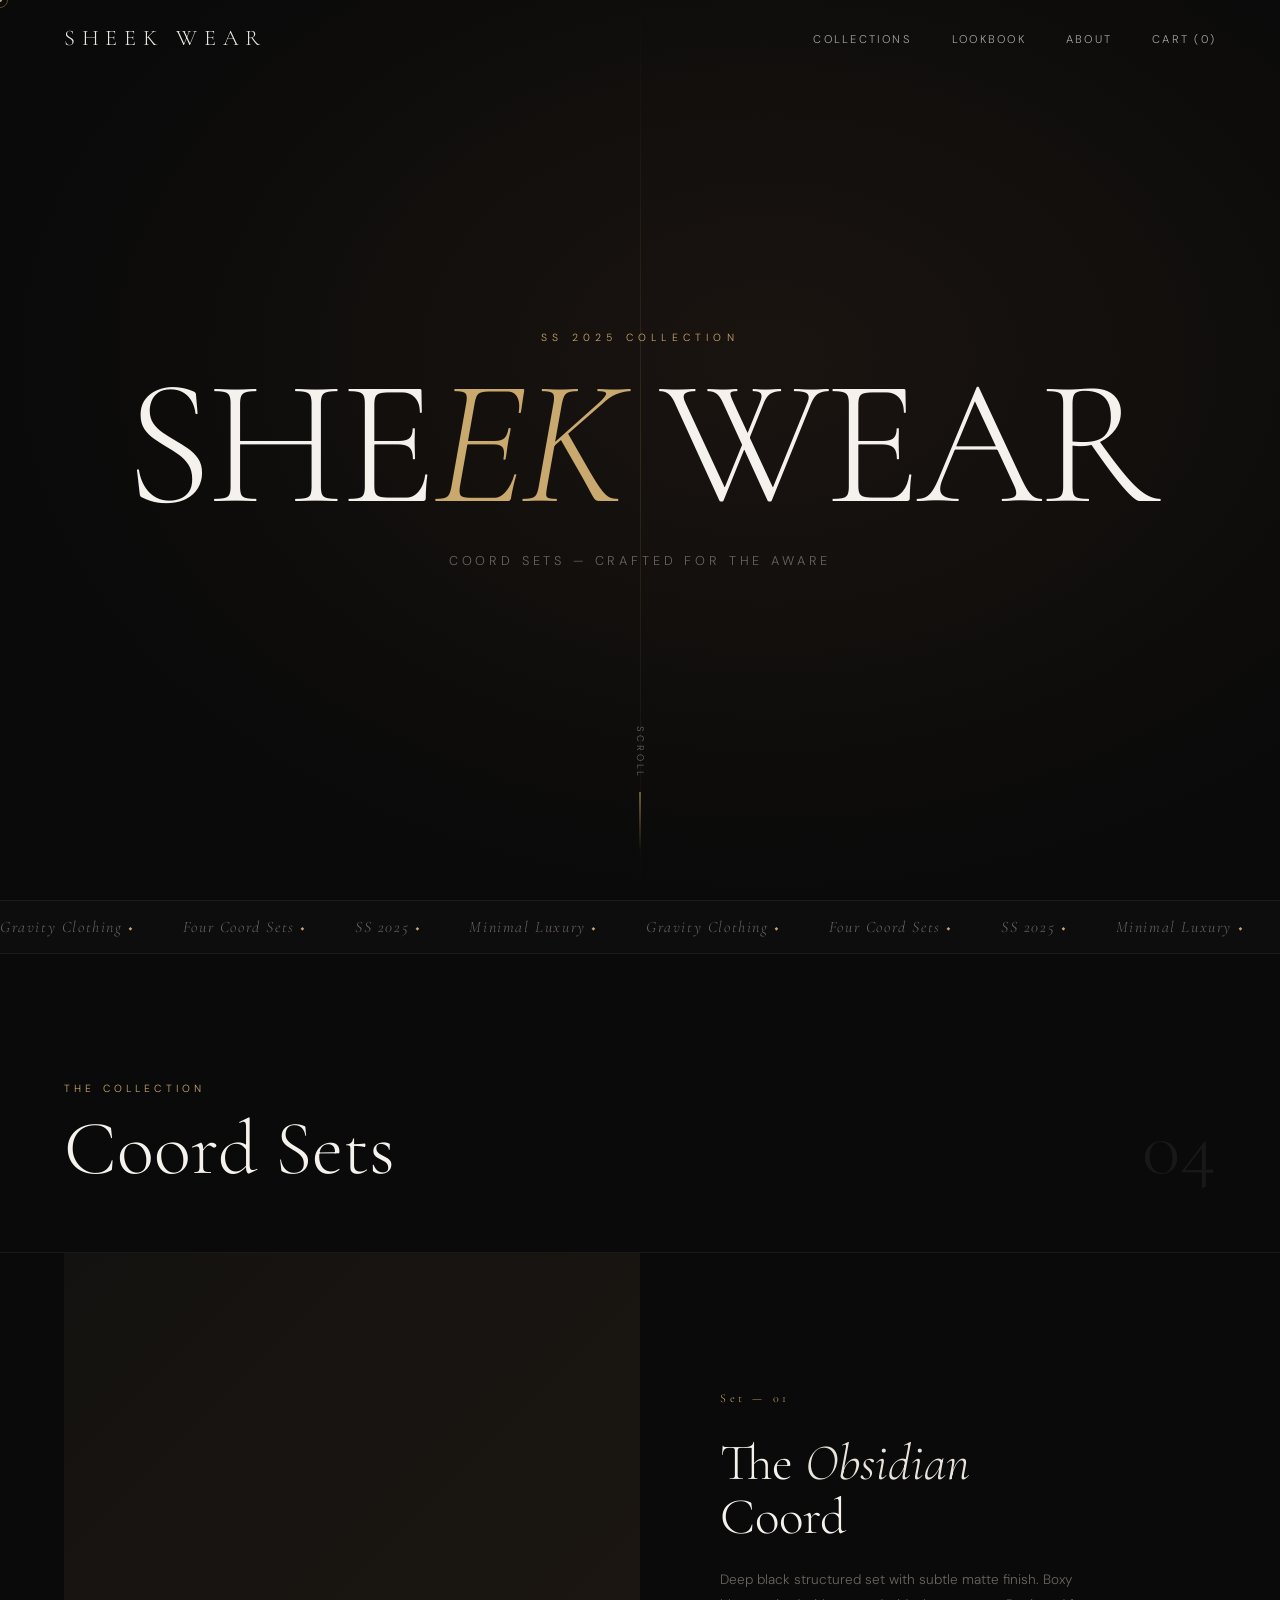
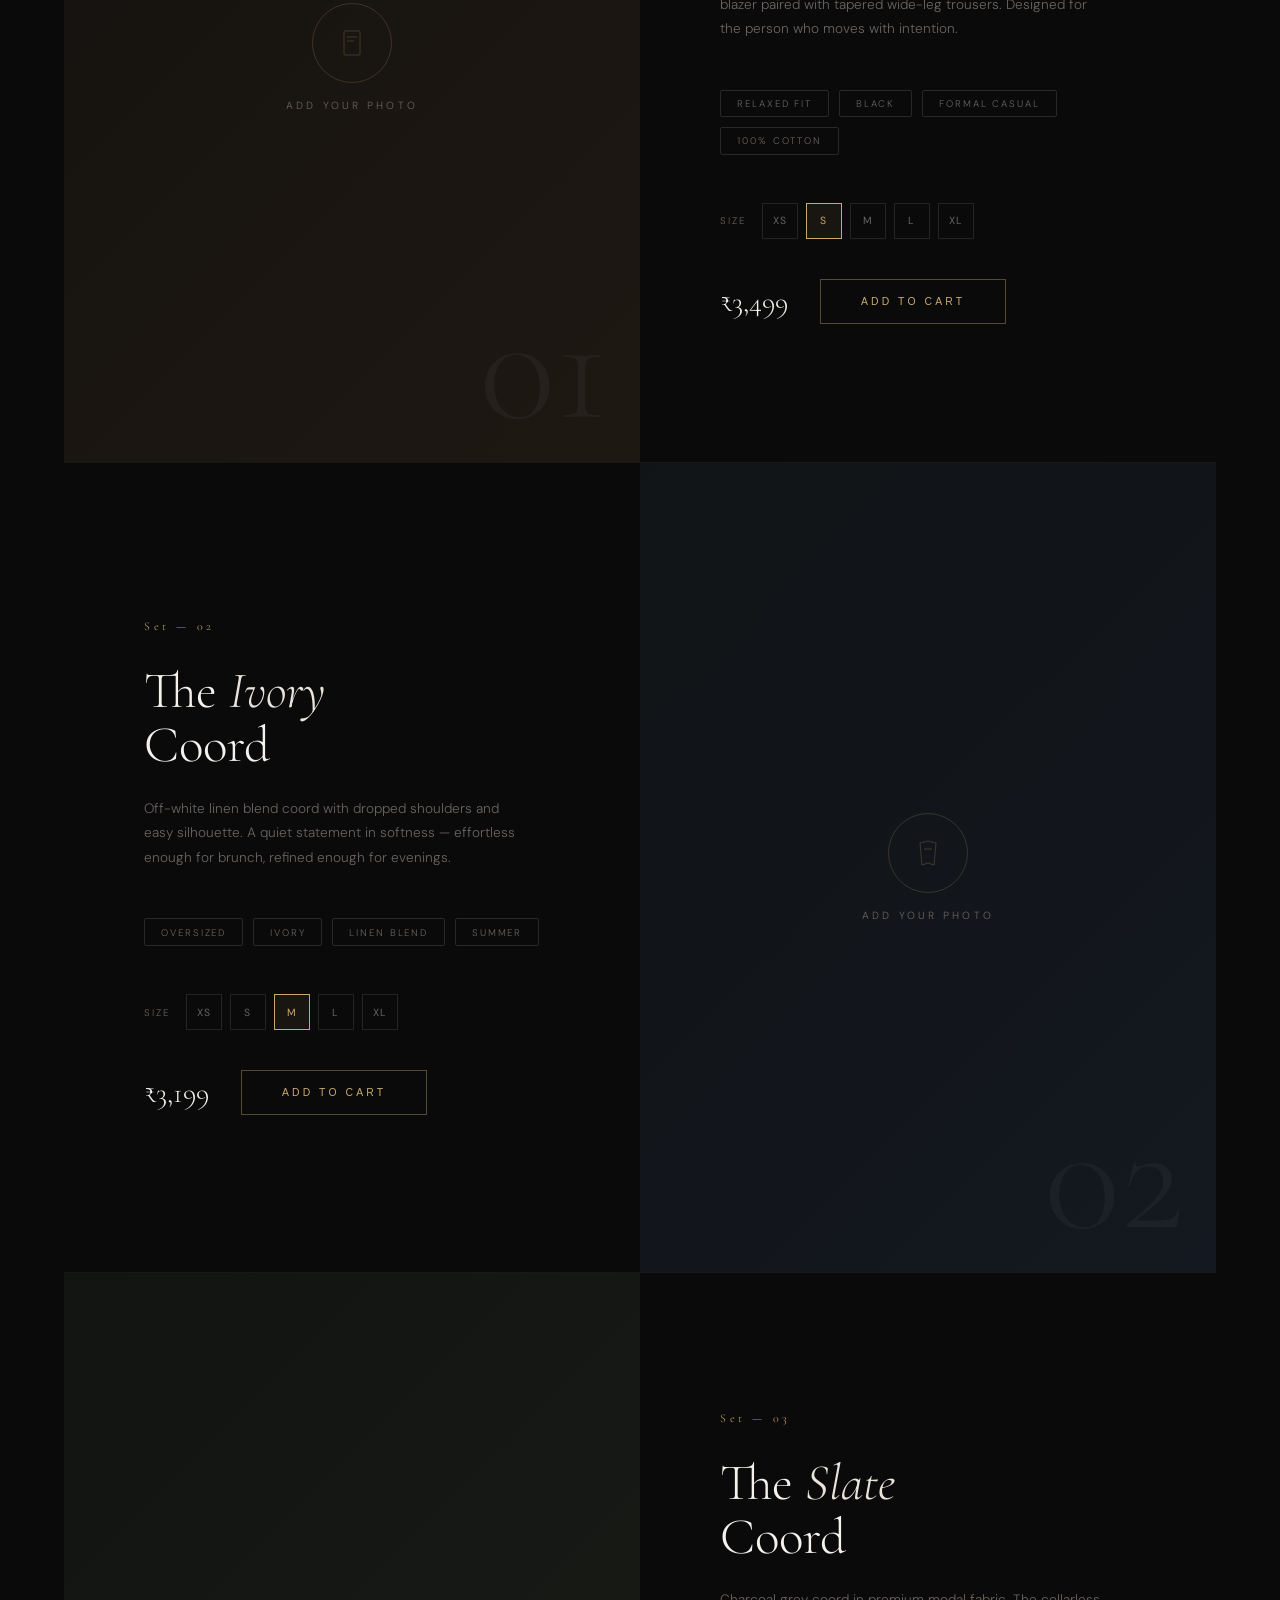
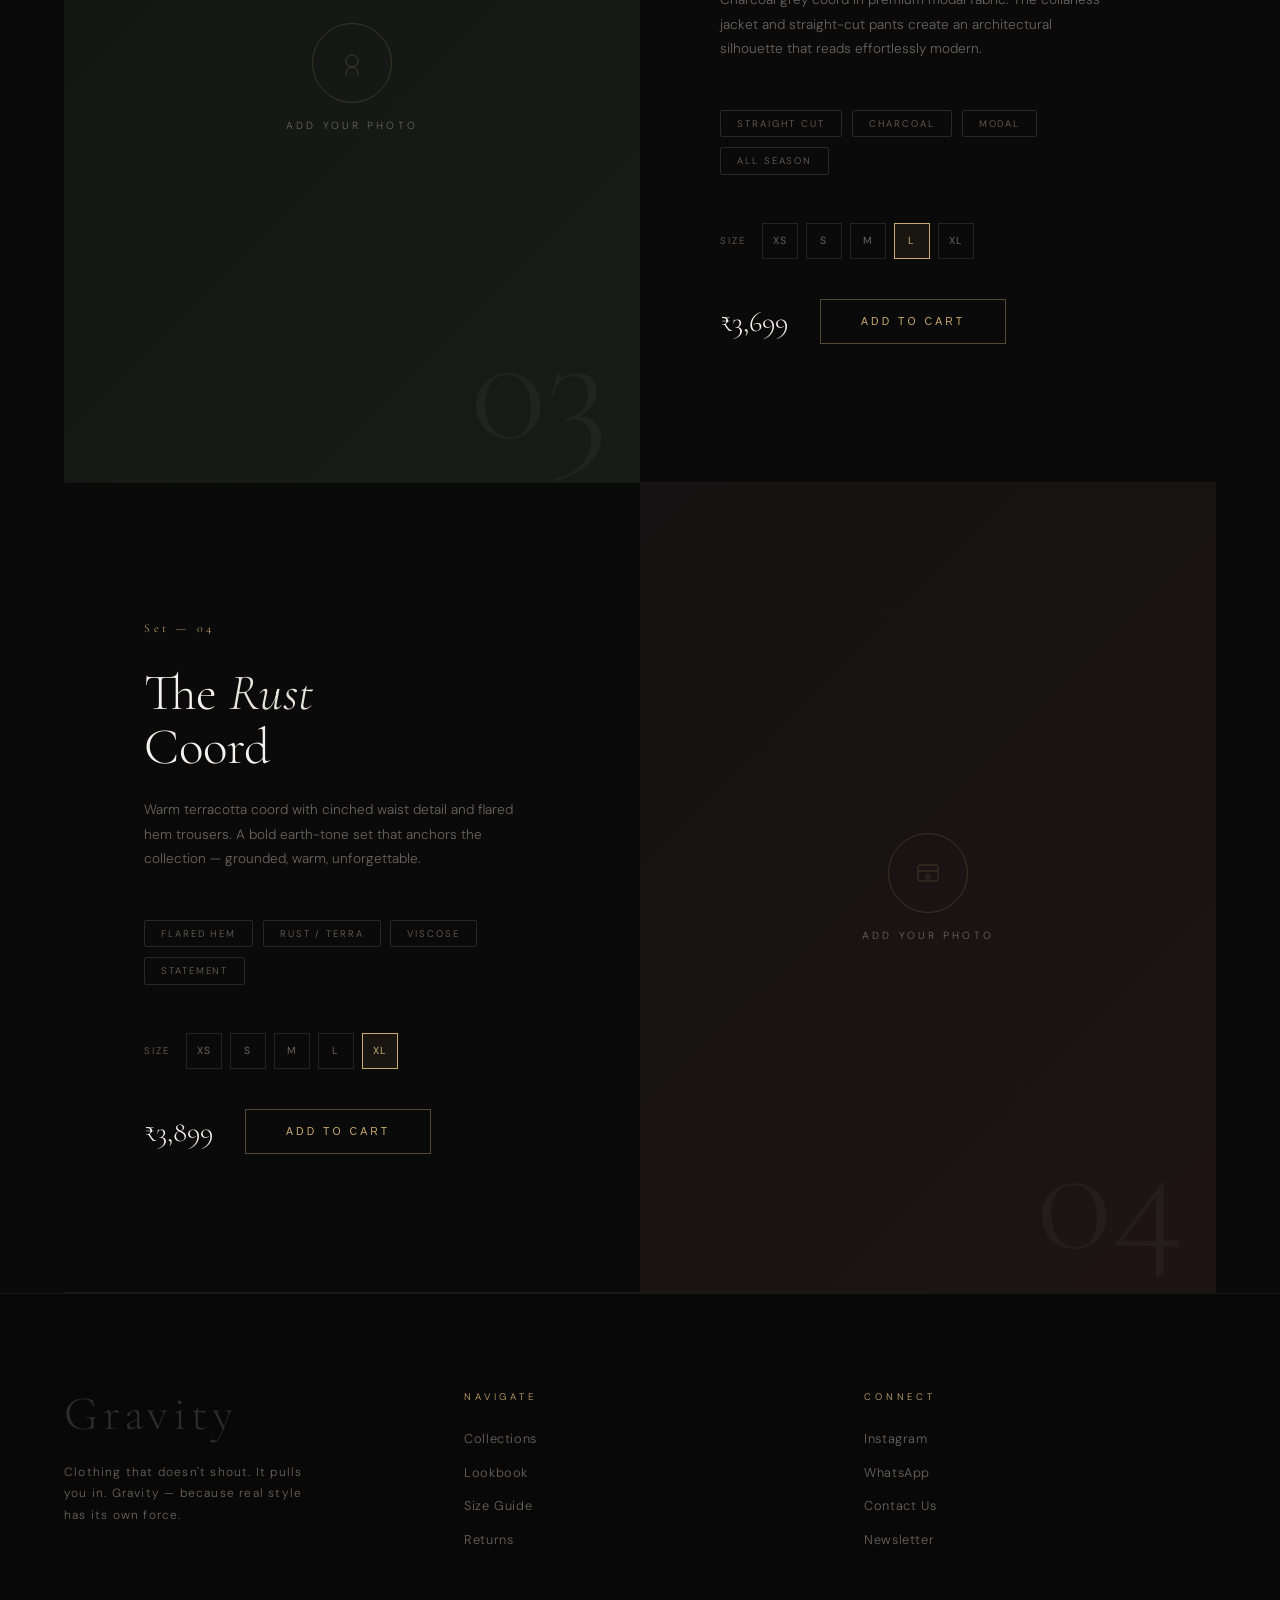
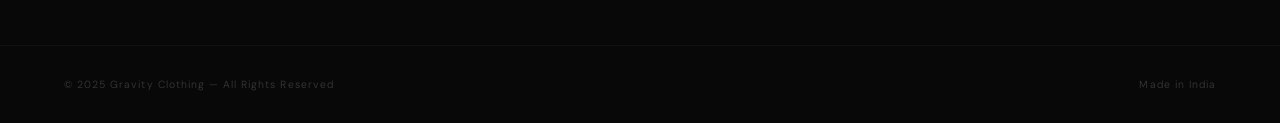
==== index.html @ 86b630d3 "message" ====
<!DOCTYPE html>
<html lang="en">
<head>
<meta charset="UTF-8">
<meta name="viewport" content="width=device-width, initial-scale=1.0">
<title>GRAVITY — Clothing</title>
<link href="https://fonts.googleapis.com/css2?family=Cormorant+Garamond:ital,wght@0,300;0,400;0,600;1,300;1,400&family=DM+Sans:wght@300;400;500&display=swap" rel="stylesheet">

<link rel="stylesheet" href="style.css">
</head>
<body>

<div class="cursor" id="cursor"></div>
<div class="cursor-ring" id="cursorRing"></div>

<!-- NAV -->
<nav>
  <a href="#" class="nav-logo">Sheek Wear</a>
  <ul class="nav-links">
    <li><a href="#collections">Collections</a></li>
    <li><a href="#">Lookbook</a></li>
    <li><a href="#">About</a></li>
    <li><a href="#">Cart (0)</a></li>
  </ul>
</nav>

<!-- HERO -->
<section class="hero">
  <div class="hero-bg"></div>
  <div class="hero-line"></div>
  <div class="hero-content">
    <p class="hero-eyebrow">SS 2025 Collection</p>
    <h1 class="hero-title">SHE<em>EK </em>WEAR</h1>
    <p class="hero-subtitle">Coord Sets — Crafted for the Aware</p>
  </div>
  <div class="hero-scroll">
    <span class="scroll-text">Scroll</span>
    <div class="scroll-line"></div>
  </div>
</section>

<!-- MARQUEE -->
<div class="marquee-section">
  <div class="marquee-track" id="marqueeTrack">
    <span class="marquee-item">Gravity Clothing <span class="marquee-dot">◆</span></span>
    <span class="marquee-item">Four Coord Sets <span class="marquee-dot">◆</span></span>
    <span class="marquee-item">SS 2025 <span class="marquee-dot">◆</span></span>
    <span class="marquee-item">Minimal Luxury <span class="marquee-dot">◆</span></span>
    <span class="marquee-item">Gravity Clothing <span class="marquee-dot">◆</span></span>
    <span class="marquee-item">Four Coord Sets <span class="marquee-dot">◆</span></span>
    <span class="marquee-item">SS 2025 <span class="marquee-dot">◆</span></span>
    <span class="marquee-item">Minimal Luxury <span class="marquee-dot">◆</span></span>
    <span class="marquee-item">Gravity Clothing <span class="marquee-dot">◆</span></span>
    <span class="marquee-item">Four Coord Sets <span class="marquee-dot">◆</span></span>
  </div>
</div>

<!-- SECTION HEADER -->
<div class="section-header" id="collections">
  <div>
    <p class="section-label">The Collection</p>
    <h2 class="section-title">Coord Sets</h2>
  </div>
  <span class="section-count">04</span>
</div>

<!-- COORD SETS -->
<div class="coord-grid">

  <!-- SET 01 -->
  <div class="coord-item">
    <div class="coord-visual">
      <div class="coord-placeholder">
        <div class="placeholder-icon">
          <svg width="32" height="32" viewBox="0 0 32 32" fill="none">
            <rect x="8" y="4" width="16" height="24" rx="1" stroke="#c9a96e" stroke-width="0.8"/>
            <line x1="11" y1="10" x2="21" y2="10" stroke="#c9a96e" stroke-width="0.8"/>
            <line x1="11" y1="14" x2="18" y2="14" stroke="#c9a96e" stroke-width="0.8"/>
          </svg>
        </div>
        <span class="placeholder-text">Add Your Photo</span>
        <span class="placeholder-number">01</span>
      </div>
    </div>
    <div class="coord-info">
      <span class="coord-number">Set — 01</span>
      <h3 class="coord-name">The <em>Obsidian</em><br>Coord</h3>
      <p class="coord-desc">Deep black structured set with subtle matte finish. Boxy blazer paired with tapered wide-leg trousers. Designed for the person who moves with intention.</p>
      <div class="coord-tags">
        <span class="tag">Relaxed Fit</span>
        <span class="tag">Black</span>
        <span class="tag">Formal Casual</span>
        <span class="tag">100% Cotton</span>
      </div>
      <div class="size-row">
        <span class="size-label">Size</span>
        <button class="size-btn" onclick="selectSize(this)">XS</button>
        <button class="size-btn active" onclick="selectSize(this)">S</button>
        <button class="size-btn" onclick="selectSize(this)">M</button>
        <button class="size-btn" onclick="selectSize(this)">L</button>
        <button class="size-btn" onclick="selectSize(this)">XL</button>
      </div>
      <div class="coord-price-row">
        <span class="coord-price">₹3,499</span>
        <button class="btn-explore"><span>Add to Cart</span></button>
      </div>
    </div>
  </div>

  <!-- SET 02 -->
  <div class="coord-item">
    <div class="coord-visual">
      <div class="coord-placeholder">
        <div class="placeholder-icon">
          <svg width="32" height="32" viewBox="0 0 32 32" fill="none">
            <path d="M8 6 L16 4 L24 6 L22 28 L16 26 L10 28 Z" stroke="#c9a96e" stroke-width="0.8" fill="none"/>
            <line x1="12" y1="12" x2="20" y2="12" stroke="#c9a96e" stroke-width="0.8"/>
          </svg>
        </div>
        <span class="placeholder-text">Add Your Photo</span>
        <span class="placeholder-number">02</span>
      </div>
    </div>
    <div class="coord-info">
      <span class="coord-number">Set — 02</span>
      <h3 class="coord-name">The <em>Ivory</em><br>Coord</h3>
      <p class="coord-desc">Off-white linen blend coord with dropped shoulders and easy silhouette. A quiet statement in softness — effortless enough for brunch, refined enough for evenings.</p>
      <div class="coord-tags">
        <span class="tag">Oversized</span>
        <span class="tag">Ivory</span>
        <span class="tag">Linen Blend</span>
        <span class="tag">Summer</span>
      </div>
      <div class="size-row">
        <span class="size-label">Size</span>
        <button class="size-btn" onclick="selectSize(this)">XS</button>
        <button class="size-btn" onclick="selectSize(this)">S</button>
        <button class="size-btn active" onclick="selectSize(this)">M</button>
        <button class="size-btn" onclick="selectSize(this)">L</button>
        <button class="size-btn" onclick="selectSize(this)">XL</button>
      </div>
      <div class="coord-price-row">
        <span class="coord-price">₹3,199</span>
        <button class="btn-explore"><span>Add to Cart</span></button>
      </div>
    </div>
  </div>

  <!-- SET 03 -->
  <div class="coord-item">
    <div class="coord-visual">
      <div class="coord-placeholder">
        <div class="placeholder-icon">
          <svg width="32" height="32" viewBox="0 0 32 32" fill="none">
            <circle cx="16" cy="14" r="6" stroke="#c9a96e" stroke-width="0.8"/>
            <path d="M10 28 Q10 20 16 20 Q22 20 22 28" stroke="#c9a96e" stroke-width="0.8" fill="none"/>
          </svg>
        </div>
        <span class="placeholder-text">Add Your Photo</span>
        <span class="placeholder-number">03</span>
      </div>
    </div>
    <div class="coord-info">
      <span class="coord-number">Set — 03</span>
      <h3 class="coord-name">The <em>Slate</em><br>Coord</h3>
      <p class="coord-desc">Charcoal grey coord in premium modal fabric. The collarless jacket and straight-cut pants create an architectural silhouette that reads effortlessly modern.</p>
      <div class="coord-tags">
        <span class="tag">Straight Cut</span>
        <span class="tag">Charcoal</span>
        <span class="tag">Modal</span>
        <span class="tag">All Season</span>
      </div>
      <div class="size-row">
        <span class="size-label">Size</span>
        <button class="size-btn" onclick="selectSize(this)">XS</button>
        <button class="size-btn" onclick="selectSize(this)">S</button>
        <button class="size-btn" onclick="selectSize(this)">M</button>
        <button class="size-btn active" onclick="selectSize(this)">L</button>
        <button class="size-btn" onclick="selectSize(this)">XL</button>
      </div>
      <div class="coord-price-row">
        <span class="coord-price">₹3,699</span>
        <button class="btn-explore"><span>Add to Cart</span></button>
      </div>
    </div>
  </div>

  <!-- SET 04 -->
  <div class="coord-item">
    <div class="coord-visual">
      <div class="coord-placeholder">
        <div class="placeholder-icon">
          <svg width="32" height="32" viewBox="0 0 32 32" fill="none">
            <rect x="6" y="8" width="20" height="16" rx="2" stroke="#c9a96e" stroke-width="0.8"/>
            <path d="M6 14 L26 14" stroke="#c9a96e" stroke-width="0.8"/>
            <circle cx="16" cy="20" r="2" stroke="#c9a96e" stroke-width="0.8"/>
          </svg>
        </div>
        <span class="placeholder-text">Add Your Photo</span>
        <span class="placeholder-number">04</span>
      </div>
    </div>
    <div class="coord-info">
      <span class="coord-number">Set — 04</span>
      <h3 class="coord-name">The <em>Rust</em><br>Coord</h3>
      <p class="coord-desc">Warm terracotta coord with cinched waist detail and flared hem trousers. A bold earth-tone set that anchors the collection — grounded, warm, unforgettable.</p>
      <div class="coord-tags">
        <span class="tag">Flared Hem</span>
        <span class="tag">Rust / Terra</span>
        <span class="tag">Viscose</span>
        <span class="tag">Statement</span>
      </div>
      <div class="size-row">
        <span class="size-label">Size</span>
        <button class="size-btn" onclick="selectSize(this)">XS</button>
        <button class="size-btn" onclick="selectSize(this)">S</button>
        <button class="size-btn" onclick="selectSize(this)">M</button>
        <button class="size-btn" onclick="selectSize(this)">L</button>
        <button class="size-btn active" onclick="selectSize(this)">XL</button>
      </div>
      <div class="coord-price-row">
        <span class="coord-price">₹3,899</span>
        <button class="btn-explore"><span>Add to Cart</span></button>
      </div>
    </div>
  </div>

</div>

<!-- FOOTER -->
<footer>
  <div>
    <p class="footer-brand">Gravity</p>
    <p class="footer-tagline">Clothing that doesn't shout. It pulls you in. Gravity — because real style has its own force.</p>
  </div>
  <div>
    <p class="footer-heading">Navigate</p>
    <ul class="footer-links">
      <li><a href="#">Collections</a></li>
      <li><a href="#">Lookbook</a></li>
      <li><a href="#">Size Guide</a></li>
      <li><a href="#">Returns</a></li>
    </ul>
  </div>
  <div>
    <p class="footer-heading">Connect</p>
    <ul class="footer-links">
      <li><a href="#">Instagram</a></li>
      <li><a href="#">WhatsApp</a></li>
      <li><a href="#">Contact Us</a></li>
      <li><a href="#">Newsletter</a></li>
    </ul>
  </div>
</footer>
<div class="footer-bottom">
  <p>© 2025 Gravity Clothing — All Rights Reserved</p>
  <p>Made in India</p>
</div>

<script>
  // Custom cursor
  const cursor = document.getElementById('cursor');
  const ring = document.getElementById('cursorRing');
  let mx = 0, my = 0, rx = 0, ry = 0;
  document.addEventListener('mousemove', e => {
    mx = e.clientX; my = e.clientY;
    cursor.style.left = mx + 'px';
    cursor.style.top = my + 'px';
  });
  function animateRing() {
    rx += (mx - rx) * 0.12;
    ry += (my - ry) * 0.12;
    ring.style.left = rx + 'px';
    ring.style.top = ry + 'px';
    requestAnimationFrame(animateRing);
  }
  animateRing();
  document.querySelectorAll('button, a, .coord-item').forEach(el => {
    el.addEventListener('mouseenter', () => cursor.classList.add('hover'));
    el.addEventListener('mouseleave', () => cursor.classList.remove('hover'));
  });

  // Scroll reveal
  const observer = new IntersectionObserver(entries => {
    entries.forEach(e => { if (e.isIntersecting) e.target.classList.add('visible'); });
  }, { threshold: 0.12 });
  document.querySelectorAll('.coord-item').forEach(el => observer.observe(el));

  // Size selector
  function selectSize(btn) {
    const parent = btn.closest('.size-row');
    parent.querySelectorAll('.size-btn').forEach(b => b.classList.remove('active'));
    btn.classList.add('active');
  }

  // Parallax hero text on scroll
  window.addEventListener('scroll', () => {
    const scrolled = window.scrollY;
    const heroContent = document.querySelector('.hero-content');
    if (heroContent) {
      heroContent.style.transform = `translateY(${scrolled * 0.35}px)`;
      heroContent.style.opacity = 1 - scrolled / 600;
    }
  });
</script>
</body>
</html>
---- style.css ----
*, *::before, *::after { margin: 0; padding: 0; box-sizing: border-box; }

:root {
  --black: #0a0a0a;
  --white: #f5f2ed;
  --cream: #e8e3db;
  --gold: #c9a96e;
  --muted: #6b6460;
  --serif: 'Cormorant Garamond', serif;
  --sans: 'DM Sans', sans-serif;
}

html { scroll-behavior: smooth; }

body {
  background: var(--black);
  color: var(--white);
  font-family: var(--sans);
  font-weight: 300;
  overflow-x: hidden;
  cursor: none;
}

/* Custom Cursor */
.cursor {
  position: fixed;
  width: 4px;
  height: 4px;
  background: var(--gold);
  border-radius: 50%;
  pointer-events: none;
  z-index: 9999;
  transition: transform 0.15s ease;
  transform: translate(-50%, -50%);
}
.cursor-ring {
  position: fixed;
  width: 16px;
  height: 16px;
  border: 1px solid rgba(201, 169, 110, 0.4);
  border-radius: 50%;
  pointer-events: none;
  z-index: 9998;
  transform: translate(-50%, -50%);
  transition: all 0.35s cubic-bezier(0.25, 0.46, 0.45, 0.94);
}
.cursor.hover { transform: translate(-50%, -50%) scale(3); background: transparent; border: 1px solid var(--gold); }

/* NAV */
nav {
  position: fixed;
  top: 0; left: 0; right: 0;
  z-index: 100;
  display: flex;
  align-items: center;
  justify-content: space-between;
  padding: 1.5rem 4rem;
  mix-blend-mode: difference;
}
.nav-logo {
  font-family: var(--serif);
  font-size: 1.4rem;
  font-weight: 300;
  letter-spacing: 0.3em;
  color: var(--white);
  text-decoration: none;
  text-transform: uppercase;
}
.nav-links {
  display: flex;
  gap: 2.5rem;
  list-style: none;
}
.nav-links a {
  font-size: 0.7rem;
  letter-spacing: 0.2em;
  color: var(--white);
  text-decoration: none;
  text-transform: uppercase;
  opacity: 0.7;
  transition: opacity 0.3s;
}
.nav-links a:hover { opacity: 1; }

/* HERO */
.hero {
  height: 100vh;
  display: flex;
  flex-direction: column;
  align-items: center;
  justify-content: center;
  position: relative;
  overflow: hidden;
}
.hero-bg {
  position: absolute;
  inset: 0;
  background: radial-gradient(ellipse at 60% 40%, #1a1410 0%, var(--black) 70%);
}
.hero-line {
  position: absolute;
  width: 1px;
  height: 100%;
  background: linear-gradient(to bottom, transparent, rgba(201,169,110,0.15), transparent);
  left: 50%;
}
.hero-content {
  position: relative;
  text-align: center;
  z-index: 2;
}
.hero-eyebrow {
  font-size: 0.65rem;
  letter-spacing: 0.5em;
  color: var(--gold);
  text-transform: uppercase;
  margin-bottom: 1.5rem;
  opacity: 0;
  animation: fadeUp 1s 0.3s forwards;
}
.hero-title {
  font-family: var(--serif);
  font-size: clamp(6rem, 14vw, 14rem);
  font-weight: 300;
  line-height: 0.85;
  letter-spacing: -0.02em;
  opacity: 0;
  animation: fadeUp 1.2s 0.5s forwards;
}
.hero-title em {
  font-style: italic;
  color: var(--gold);
}
.hero-subtitle {
  margin-top: 2rem;
  font-size: 0.8rem;
  letter-spacing: 0.3em;
  color: var(--muted);
  text-transform: uppercase;
  opacity: 0;
  animation: fadeUp 1s 0.8s forwards;
}
.hero-scroll {
  position: absolute;
  bottom: 3rem;
  left: 50%;
  transform: translateX(-50%);
  display: flex;
  flex-direction: column;
  align-items: center;
  gap: 0.8rem;
  opacity: 0;
  animation: fadeIn 1s 1.5s forwards;
}
.scroll-text {
  font-size: 0.6rem;
  letter-spacing: 0.3em;
  color: var(--muted);
  text-transform: uppercase;
  writing-mode: vertical-rl;
}
.scroll-line {
  width: 1px;
  height: 60px;
  background: linear-gradient(to bottom, var(--gold), transparent);
  animation: scrollPulse 2s infinite;
}

/* MARQUEE */
.marquee-section {
  border-top: 1px solid rgba(255,255,255,0.06);
  border-bottom: 1px solid rgba(255,255,255,0.06);
  overflow: hidden;
  padding: 1rem 0;
  background: #0d0d0d;
}
.marquee-track {
  display: flex;
  gap: 3rem;
  animation: marquee 20s linear infinite;
  white-space: nowrap;
}
.marquee-item {
  font-family: var(--serif);
  font-size: 1rem;
  font-style: italic;
  color: var(--muted);
  letter-spacing: 0.1em;
  flex-shrink: 0;
}
.marquee-dot {
  color: var(--gold);
  font-style: normal;
}

/* COLLECTIONS INTRO */
.section-header {
  padding: 8rem 4rem 4rem;
  display: flex;
  align-items: flex-end;
  justify-content: space-between;
  border-bottom: 1px solid rgba(255,255,255,0.06);
}
.section-label {
  font-size: 0.65rem;
  letter-spacing: 0.4em;
  color: var(--gold);
  text-transform: uppercase;
  margin-bottom: 1rem;
}
.section-title {
  font-family: var(--serif);
  font-size: clamp(3rem, 6vw, 5rem);
  font-weight: 300;
  line-height: 1;
}
.section-count {
  font-family: var(--serif);
  font-size: 5rem;
  font-weight: 300;
  color: rgba(255,255,255,0.06);
  line-height: 1;
}

/* COORD SETS — alternating layout */
.coord-grid {
  padding: 0 4rem;
}

.coord-item {
  display: grid;
  grid-template-columns: 1fr 1fr;
  min-height: 90vh;
  border-bottom: 1px solid rgba(255,255,255,0.06);
  opacity: 0;
  transform: translateY(60px);
  transition: opacity 0.9s cubic-bezier(0.16, 1, 0.3, 1), transform 0.9s cubic-bezier(0.16, 1, 0.3, 1);
}
.coord-item.visible { opacity: 1; transform: translateY(0); }
.coord-item:nth-child(even) { direction: rtl; }
.coord-item:nth-child(even) > * { direction: ltr; }

.coord-visual {
  position: relative;
  overflow: hidden;
  background: #111;
}
.coord-image {
  width: 100%;
  height: 100%;
  object-fit: cover;
  transition: transform 0.8s cubic-bezier(0.16, 1, 0.3, 1);
  filter: grayscale(20%);
}
.coord-item:hover .coord-image { transform: scale(1.04); filter: grayscale(0%); }

.coord-placeholder {
  width: 100%;
  height: 100%;
  min-height: 600px;
  display: flex;
  align-items: center;
  justify-content: center;
  flex-direction: column;
  gap: 1rem;
  position: relative;
}
.placeholder-number {
  font-family: var(--serif);
  font-size: 10rem;
  font-weight: 300;
  color: rgba(255,255,255,0.04);
  position: absolute;
  bottom: 1rem;
  right: 2rem;
  line-height: 1;
}
.placeholder-icon {
  width: 80px;
  height: 80px;
  border: 1px solid rgba(201,169,110,0.2);
  border-radius: 50%;
  display: flex;
  align-items: center;
  justify-content: center;
}
.placeholder-icon svg { opacity: 0.3; }
.placeholder-text {
  font-size: 0.65rem;
  letter-spacing: 0.3em;
  color: var(--muted);
  text-transform: uppercase;
}

/* Unique bg per set */
.coord-item:nth-child(1) .coord-placeholder { background: linear-gradient(135deg, #141210 0%, #1e1812 100%); }
.coord-item:nth-child(2) .coord-placeholder { background: linear-gradient(135deg, #101416 0%, #141820 100%); }
.coord-item:nth-child(3) .coord-placeholder { background: linear-gradient(135deg, #121412 0%, #181c16 100%); }
.coord-item:nth-child(4) .coord-placeholder { background: linear-gradient(135deg, #141212 0%, #1e1414 100%); }

.coord-info {
  padding: 5rem;
  display: flex;
  flex-direction: column;
  justify-content: center;
}
.coord-number {
  font-family: var(--serif);
  font-size: 0.75rem;
  color: var(--gold);
  letter-spacing: 0.3em;
  margin-bottom: 2rem;
}
.coord-name {
  font-family: var(--serif);
  font-size: clamp(2.5rem, 4vw, 4rem);
  font-weight: 300;
  line-height: 1.05;
  margin-bottom: 1.5rem;
}
.coord-name em {
  font-style: italic;
  color: var(--cream);
}
.coord-desc {
  font-size: 0.85rem;
  line-height: 1.8;
  color: var(--muted);
  max-width: 380px;
  margin-bottom: 3rem;
}
.coord-tags {
  display: flex;
  gap: 0.6rem;
  flex-wrap: wrap;
  margin-bottom: 3rem;
}
.tag {
  font-size: 0.6rem;
  letter-spacing: 0.2em;
  text-transform: uppercase;
  padding: 0.4rem 1rem;
  border: 1px solid rgba(255,255,255,0.12);
  color: var(--muted);
  border-radius: 2px;
}
.coord-price-row {
  display: flex;
  align-items: center;
  gap: 2rem;
}
.coord-price {
  font-family: var(--serif);
  font-size: 1.8rem;
  font-weight: 300;
}
.btn-explore {
  font-size: 0.65rem;
  letter-spacing: 0.3em;
  text-transform: uppercase;
  padding: 1rem 2.5rem;
  border: 1px solid rgba(201,169,110,0.4);
  color: var(--gold);
  background: transparent;
  cursor: none;
  transition: all 0.4s;
  position: relative;
  overflow: hidden;
}
.btn-explore::before {
  content: '';
  position: absolute;
  inset: 0;
  background: var(--gold);
  transform: scaleX(0);
  transform-origin: left;
  transition: transform 0.4s cubic-bezier(0.16, 1, 0.3, 1);
}
.btn-explore:hover::before { transform: scaleX(1); }
.btn-explore:hover { color: var(--black); }
.btn-explore span { position: relative; z-index: 1; }

/* SIZE SELECTOR */
.size-row {
  display: flex;
  gap: 0.5rem;
  margin-bottom: 2.5rem;
  align-items: center;
}
.size-label {
  font-size: 0.6rem;
  letter-spacing: 0.2em;
  text-transform: uppercase;
  color: var(--muted);
  margin-right: 0.5rem;
}
.size-btn {
  width: 36px;
  height: 36px;
  border: 1px solid rgba(255,255,255,0.1);
  background: transparent;
  color: var(--muted);
  font-size: 0.65rem;
  letter-spacing: 0.05em;
  cursor: none;
  transition: all 0.3s;
  font-family: var(--sans);
}
.size-btn:hover, .size-btn.active {
  border-color: var(--gold);
  color: var(--gold);
  background: rgba(201,169,110,0.08);
}

/* FOOTER */
footer {
  padding: 6rem 4rem;
  border-top: 1px solid rgba(255,255,255,0.06);
  display: grid;
  grid-template-columns: 1fr 1fr 1fr;
  gap: 3rem;
  background: #080808;
}
.footer-brand {
  font-family: var(--serif);
  font-size: 3rem;
  font-weight: 300;
  letter-spacing: 0.1em;
  color: rgba(255,255,255,0.15);
  line-height: 1;
  margin-bottom: 1.5rem;
}
.footer-tagline {
  font-size: 0.75rem;
  color: var(--muted);
  letter-spacing: 0.1em;
  line-height: 1.8;
  max-width: 260px;
}
.footer-heading {
  font-size: 0.6rem;
  letter-spacing: 0.4em;
  text-transform: uppercase;
  color: var(--gold);
  margin-bottom: 1.5rem;
}
.footer-links { list-style: none; display: flex; flex-direction: column; gap: 0.8rem; }
.footer-links a {
  font-size: 0.8rem;
  color: var(--muted);
  text-decoration: none;
  transition: color 0.3s;
  letter-spacing: 0.05em;
}
.footer-links a:hover { color: var(--white); }
.footer-bottom {
  padding: 2rem 4rem;
  background: #080808;
  border-top: 1px solid rgba(255,255,255,0.04);
  display: flex;
  justify-content: space-between;
  align-items: center;
}
.footer-bottom p {
  font-size: 0.65rem;
  color: rgba(255,255,255,0.2);
  letter-spacing: 0.1em;
}

/* ANIMATIONS */
@keyframes fadeUp {
  from { opacity: 0; transform: translateY(30px); }
  to { opacity: 1; transform: translateY(0); }
}
@keyframes fadeIn {
  from { opacity: 0; }
  to { opacity: 1; }
}
@keyframes marquee {
  from { transform: translateX(0); }
  to { transform: translateX(-50%); }
}
@keyframes scrollPulse {
  0%, 100% { opacity: 0.3; transform: scaleY(1); transform-origin: top; }
  50% { opacity: 1; transform: scaleY(0.5); transform-origin: top; }
}

/* Reveal stagger */
.coord-item:nth-child(2) { transition-delay: 0.1s; }
.coord-item:nth-child(3) { transition-delay: 0.15s; }
.coord-item:nth-child(4) { transition-delay: 0.2s; }

@media (max-width: 900px) {
  nav { padding: 1.2rem 1.5rem; }
  .nav-links { display: none; }
  .hero-title { font-size: clamp(4rem, 18vw, 8rem); }
  .section-header { padding: 5rem 1.5rem 2rem; flex-direction: column; align-items: flex-start; gap: 1rem; }
  .coord-grid { padding: 0 1.5rem; }
  .coord-item { grid-template-columns: 1fr; direction: ltr !important; }
  .coord-item:nth-child(even) { direction: ltr; }
  .coord-info { padding: 3rem 1.5rem; }
  .coord-placeholder { min-height: 55vw; }
  footer { grid-template-columns: 1fr; padding: 4rem 1.5rem; }
  .footer-bottom { padding: 1.5rem; flex-direction: column; gap: 0.5rem; }
}
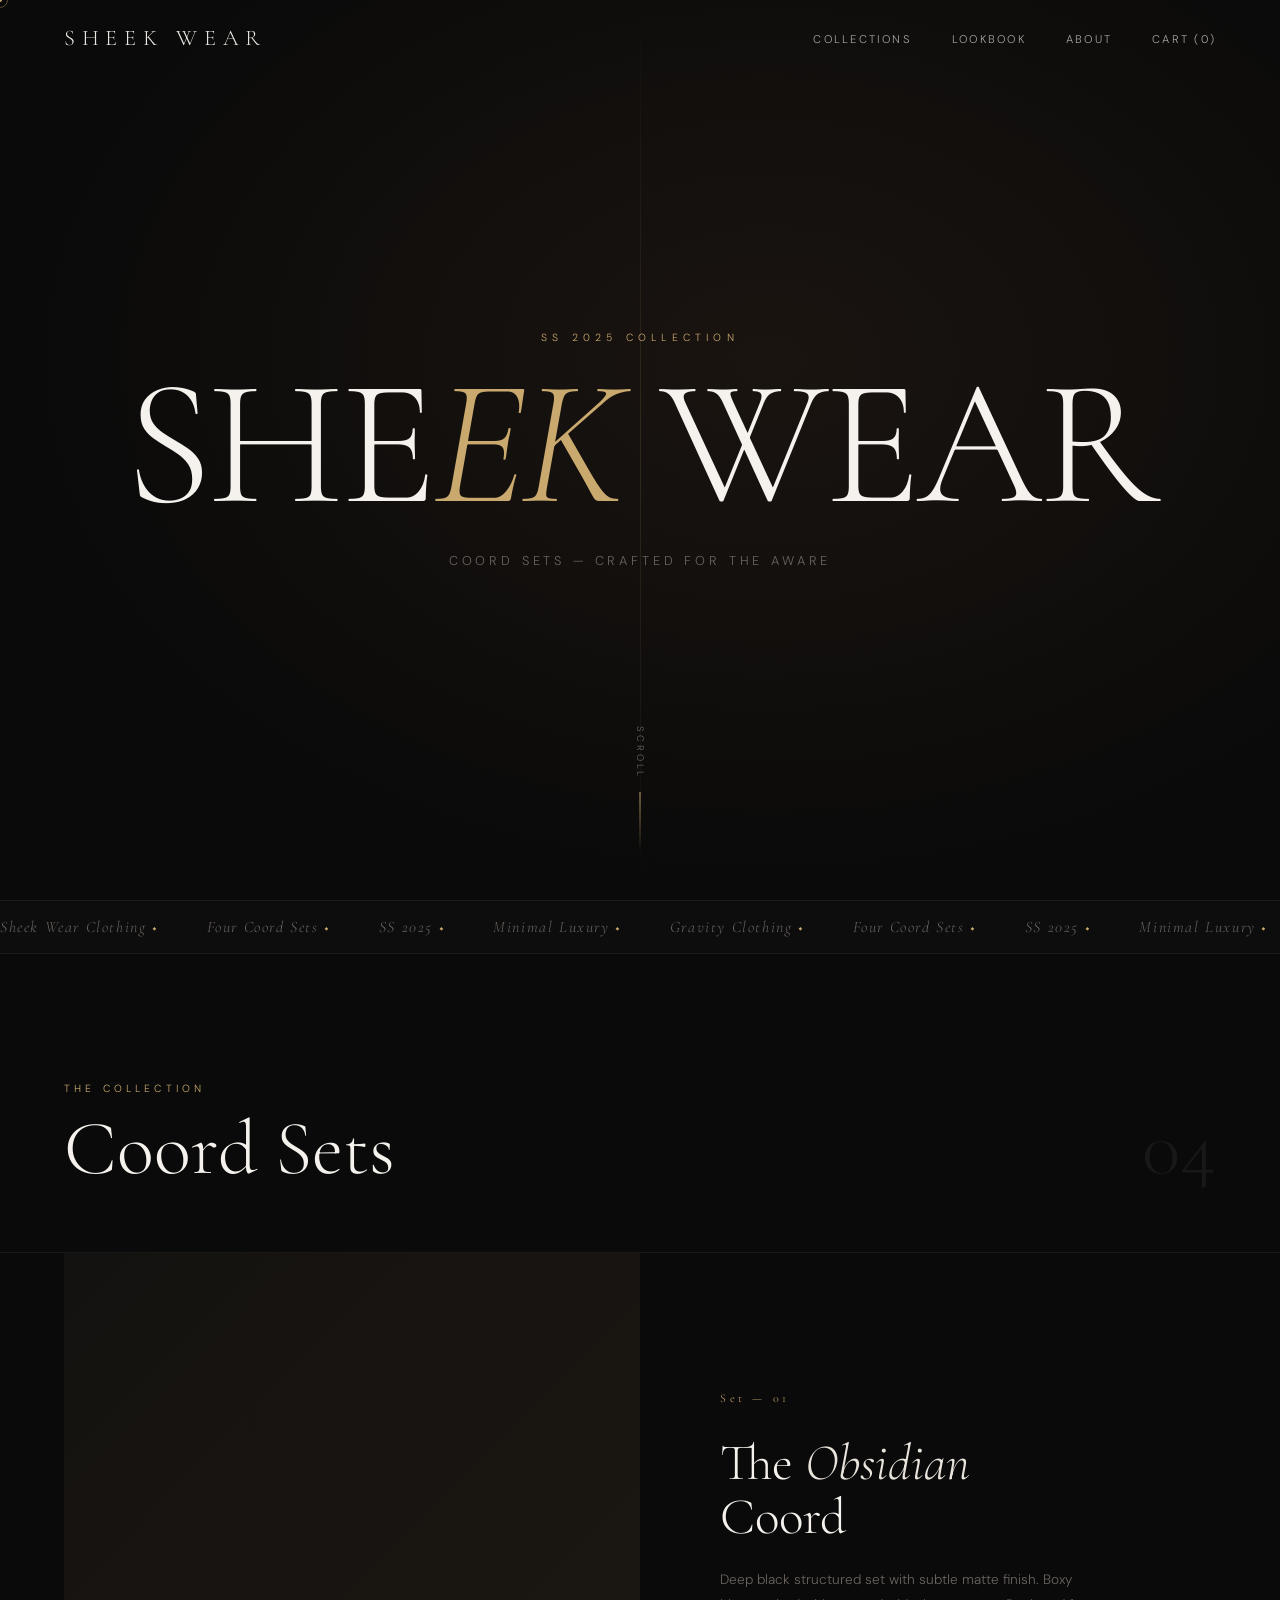
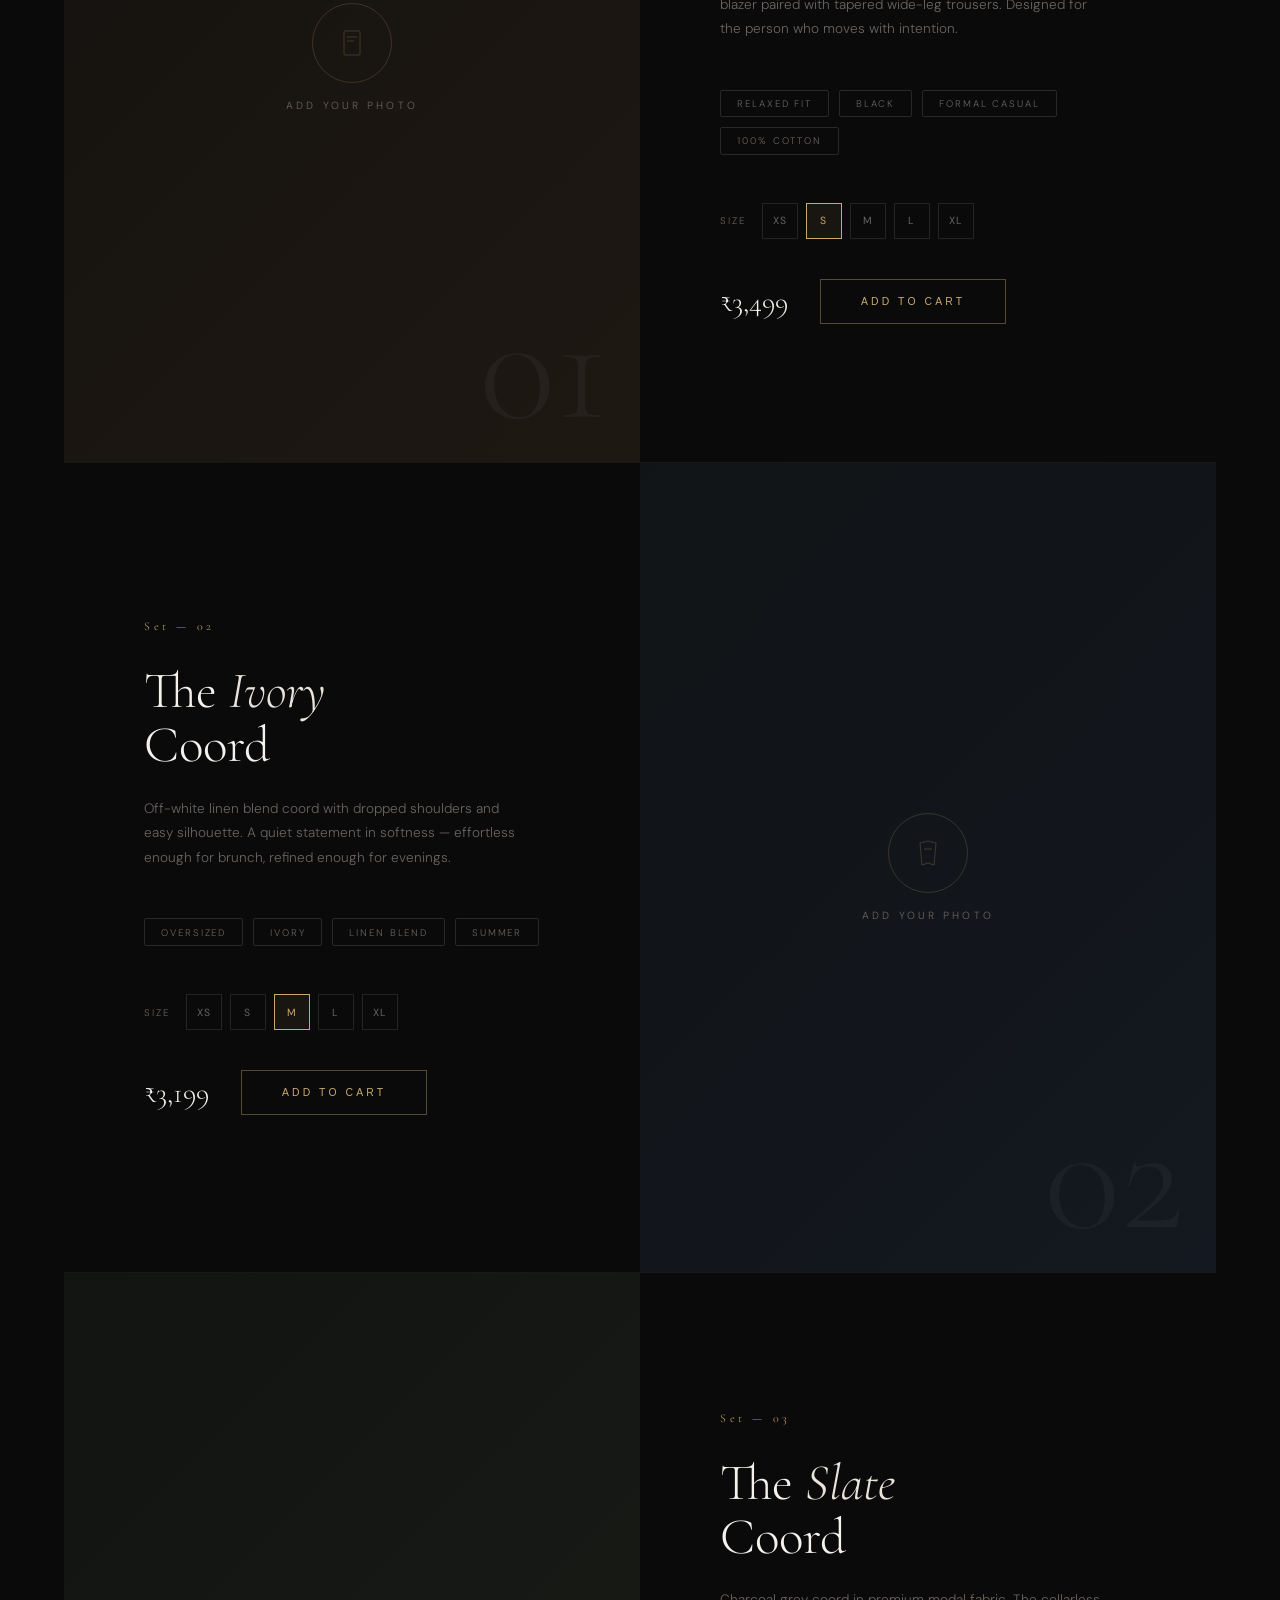
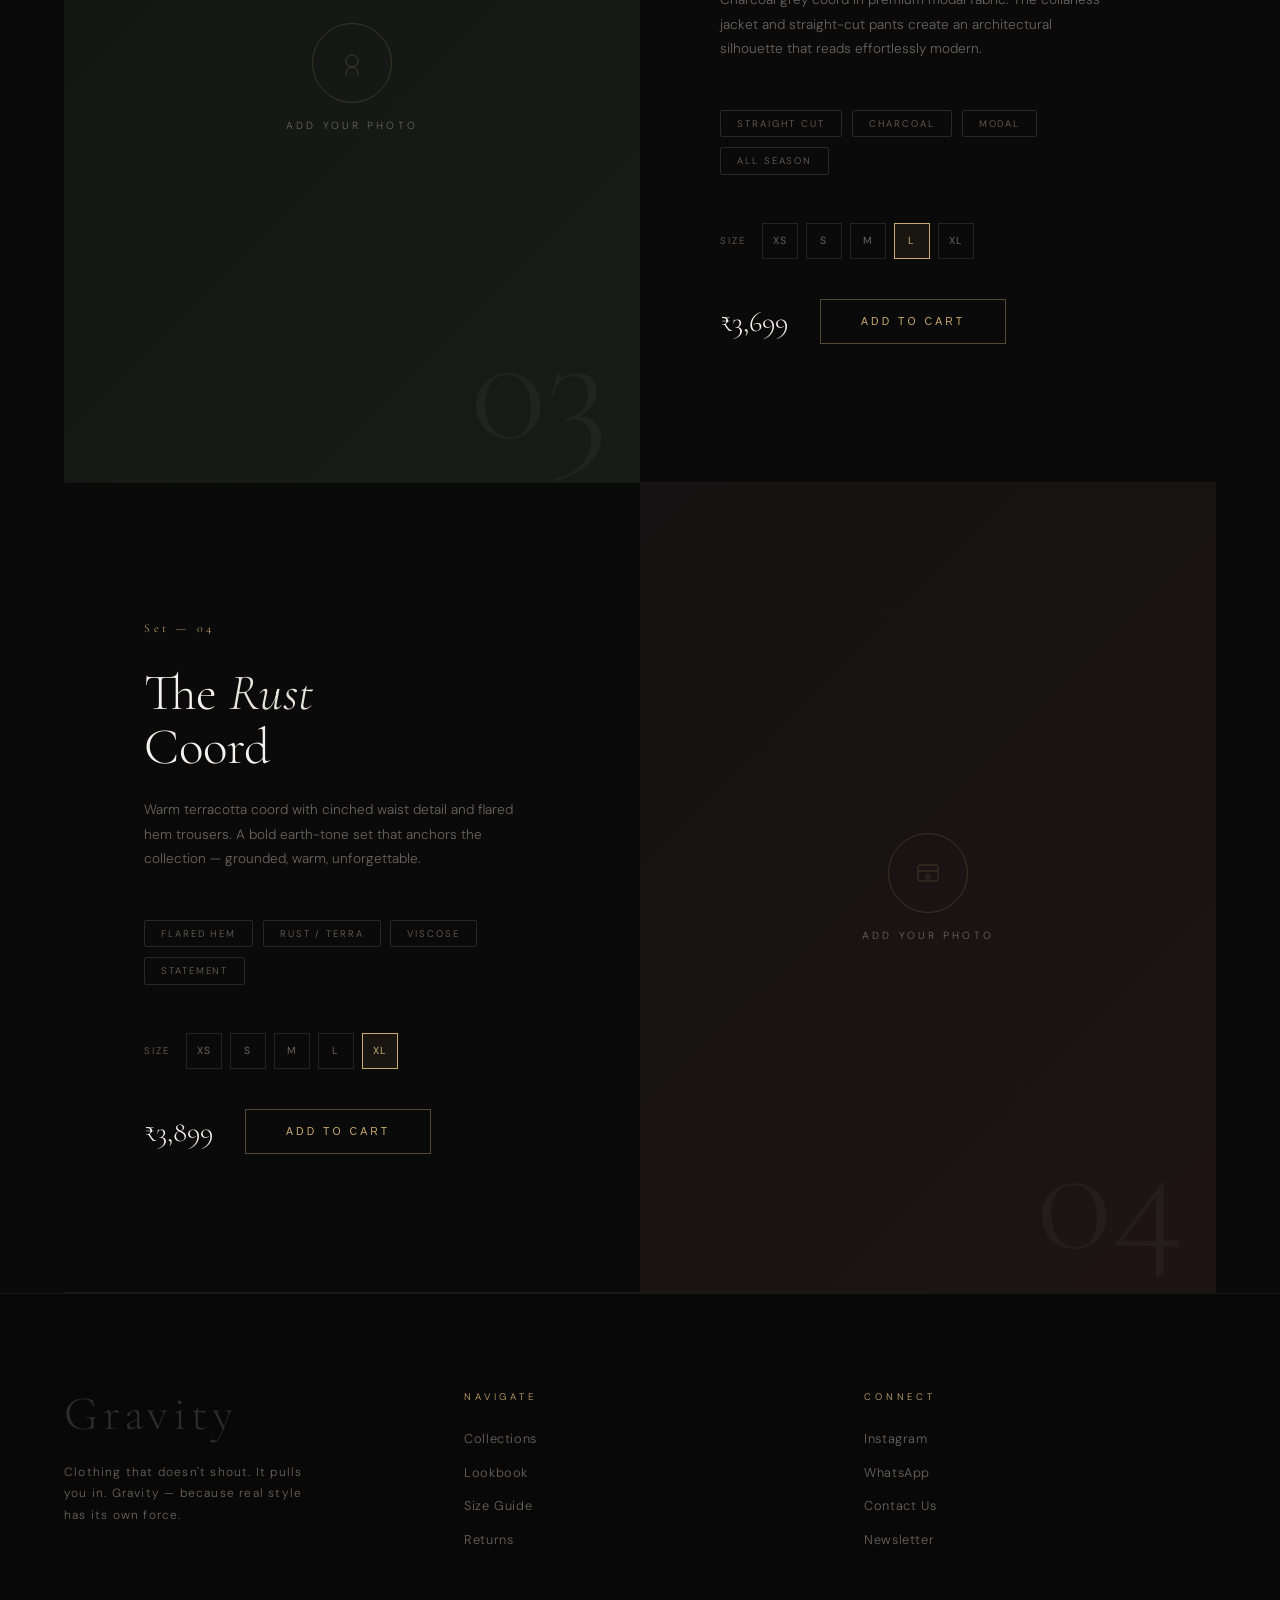
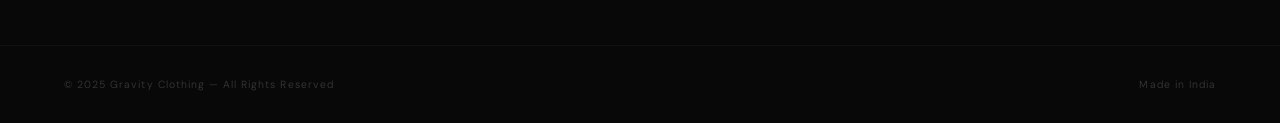
==== commit e9e8a6e0: "describe what you changed" ====
--- a/index.html
+++ b/index.html
@@ -42,7 +42,7 @@
 <!-- MARQUEE -->
 <div class="marquee-section">
   <div class="marquee-track" id="marqueeTrack">
-    <span class="marquee-item">Gravity Clothing <span class="marquee-dot">◆</span></span>
+    <span class="marquee-item">Sheek Wear Clothing <span class="marquee-dot">◆</span></span>
     <span class="marquee-item">Four Coord Sets <span class="marquee-dot">◆</span></span>
     <span class="marquee-item">SS 2025 <span class="marquee-dot">◆</span></span>
     <span class="marquee-item">Minimal Luxury <span class="marquee-dot">◆</span></span>
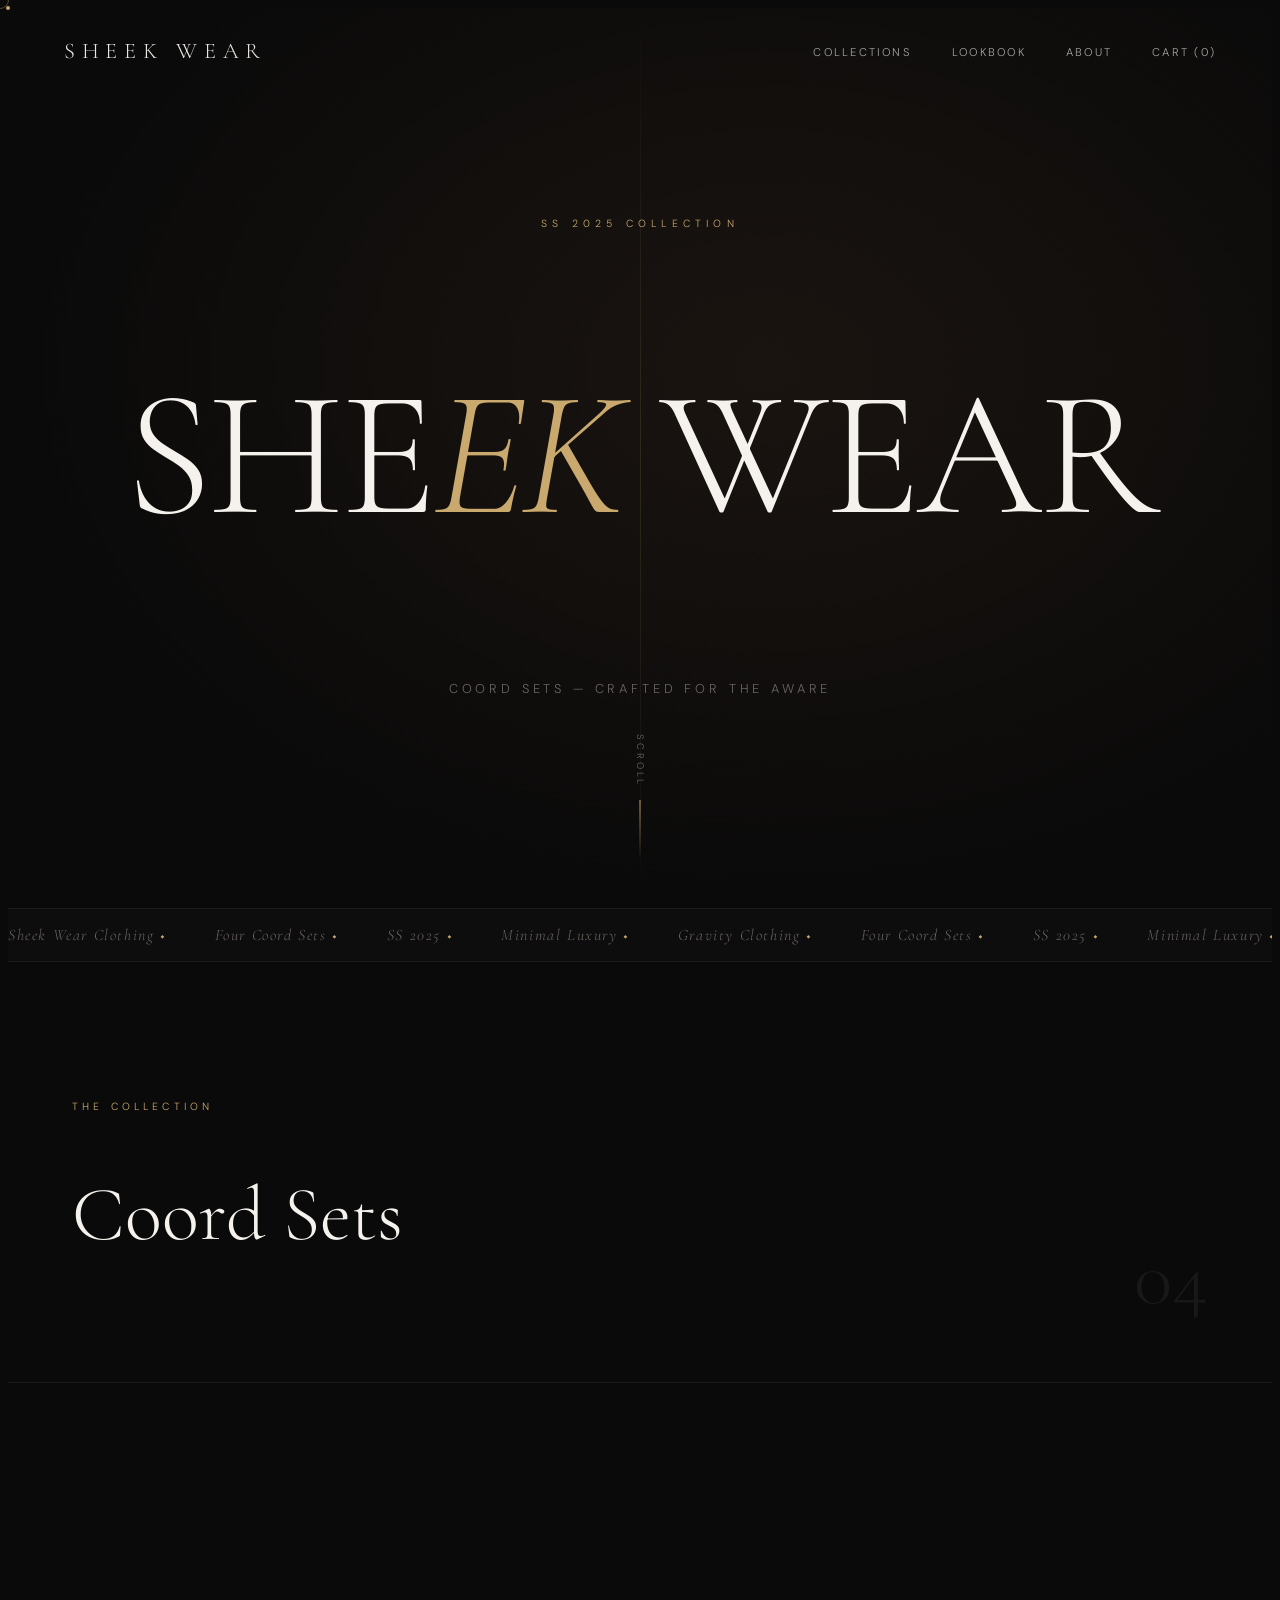
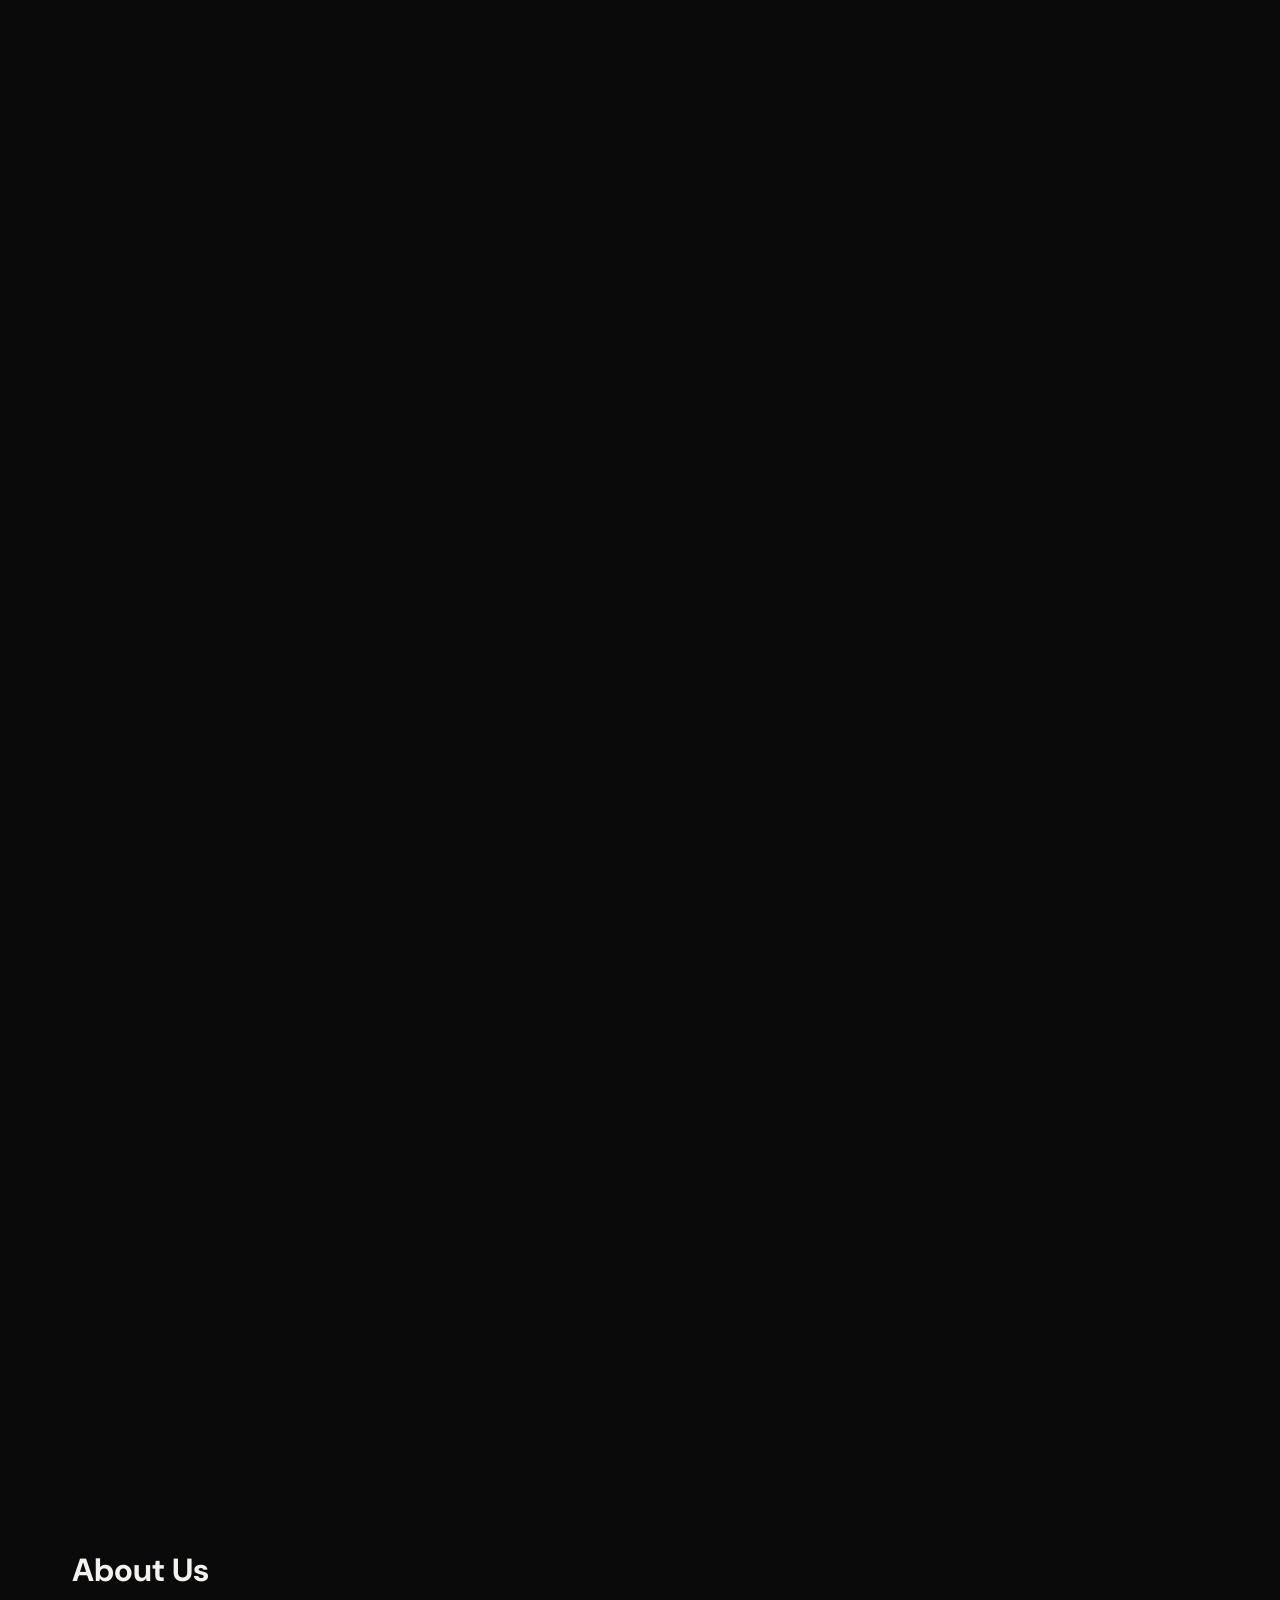
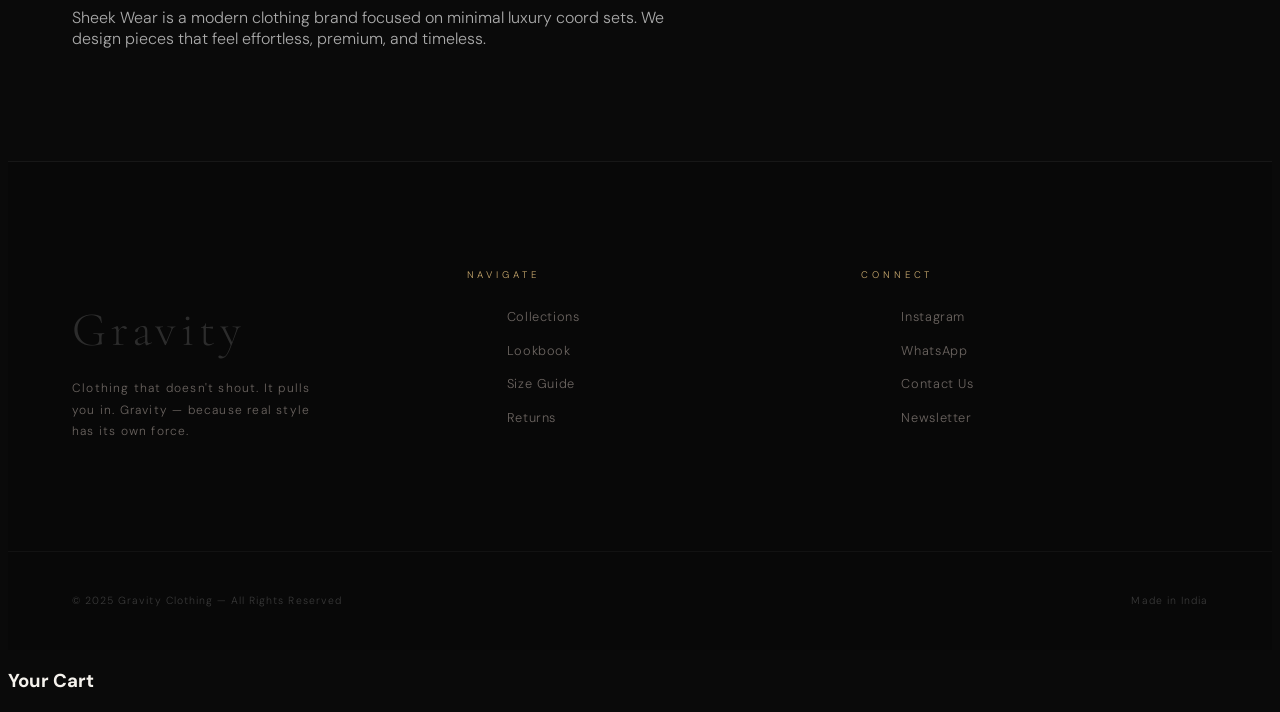
==== commit 1eba9d9b: "Fixed cart UI, added working cart system, cleaned CSS conflicts" ====
--- a/index.html
+++ b/index.html
@@ -10,6 +10,7 @@
 </head>
 <body>
 
+
 <div class="cursor" id="cursor"></div>
 <div class="cursor-ring" id="cursorRing"></div>
 
@@ -19,8 +20,8 @@
   <ul class="nav-links">
     <li><a href="#collections">Collections</a></li>
     <li><a href="#">Lookbook</a></li>
-    <li><a href="#">About</a></li>
-    <li><a href="#">Cart (0)</a></li>
+    <li><a href="#about">About</a></li>
+    <li><a href="#" onclick="toggleCart()">Cart (0)</a></li>
   </ul>
 </nav>
 
@@ -226,6 +227,13 @@
   </div>
 
 </div>
+<section id="about" style="padding: 6rem 4rem;">
+  <h2 style="font-size: 2rem; margin-bottom: 1rem;">About Us</h2>
+  <p style="max-width: 600px; color: #aaa;">
+    Sheek Wear is a modern clothing brand focused on minimal luxury coord sets.
+    We design pieces that feel effortless, premium, and timeless.
+  </p>
+</section>
 
 <!-- FOOTER -->
 <footer>
@@ -257,51 +265,13 @@
   <p>Made in India</p>
 </div>
 
-<script>
-  // Custom cursor
-  const cursor = document.getElementById('cursor');
-  const ring = document.getElementById('cursorRing');
-  let mx = 0, my = 0, rx = 0, ry = 0;
-  document.addEventListener('mousemove', e => {
-    mx = e.clientX; my = e.clientY;
-    cursor.style.left = mx + 'px';
-    cursor.style.top = my + 'px';
-  });
-  function animateRing() {
-    rx += (mx - rx) * 0.12;
-    ry += (my - ry) * 0.12;
-    ring.style.left = rx + 'px';
-    ring.style.top = ry + 'px';
-    requestAnimationFrame(animateRing);
-  }
-  animateRing();
-  document.querySelectorAll('button, a, .coord-item').forEach(el => {
-    el.addEventListener('mouseenter', () => cursor.classList.add('hover'));
-    el.addEventListener('mouseleave', () => cursor.classList.remove('hover'));
-  });
-
-  // Scroll reveal
-  const observer = new IntersectionObserver(entries => {
-    entries.forEach(e => { if (e.isIntersecting) e.target.classList.add('visible'); });
-  }, { threshold: 0.12 });
-  document.querySelectorAll('.coord-item').forEach(el => observer.observe(el));
-
-  // Size selector
-  function selectSize(btn) {
-    const parent = btn.closest('.size-row');
-    parent.querySelectorAll('.size-btn').forEach(b => b.classList.remove('active'));
-    btn.classList.add('active');
-  }
-
-  // Parallax hero text on scroll
-  window.addEventListener('scroll', () => {
-    const scrolled = window.scrollY;
-    const heroContent = document.querySelector('.hero-content');
-    if (heroContent) {
-      heroContent.style.transform = `translateY(${scrolled * 0.35}px)`;
-      heroContent.style.opacity = 1 - scrolled / 600;
-    }
-  });
-</script>
+<!-- CART BOX -->
+<div id="cartBox">
+  <h3>Your Cart</h3>
+  <ul id="cartItems"></ul>
+</div>
+
+<!-- JS FILE LINK -->
+<script src="script.js"></script>
 </body>
-</html>
+</html>
--- a/style.css
+++ b/style.css
@@ -1,505 +1,1042 @@
-*, *::before, *::after { margin: 0; padding: 0; box-sizing: border-box; }
-
-:root {
-  --black: #0a0a0a;
-  --white: #f5f2ed;
-  --cream: #e8e3db;
-  --gold: #c9a96e;
-  --muted: #6b6460;
-  --serif: 'Cormorant Garamond', serif;
-  --sans: 'DM Sans', sans-serif;
-}
-
-html { scroll-behavior: smooth; }
-
-body {
-  background: var(--black);
-  color: var(--white);
-  font-family: var(--sans);
-  font-weight: 300;
-  overflow-x: hidden;
-  cursor: none;
-}
-
-/* Custom Cursor */
-.cursor {
-  position: fixed;
-  width: 4px;
-  height: 4px;
-  background: var(--gold);
-  border-radius: 50%;
-  pointer-events: none;
-  z-index: 9999;
-  transition: transform 0.15s ease;
-  transform: translate(-50%, -50%);
-}
-.cursor-ring {
-  position: fixed;
-  width: 16px;
-  height: 16px;
-  border: 1px solid rgba(201, 169, 110, 0.4);
-  border-radius: 50%;
-  pointer-events: none;
-  z-index: 9998;
-  transform: translate(-50%, -50%);
-  transition: all 0.35s cubic-bezier(0.25, 0.46, 0.45, 0.94);
-}
-.cursor.hover { transform: translate(-50%, -50%) scale(3); background: transparent; border: 1px solid var(--gold); }
-
-/* NAV */
-nav {
-  position: fixed;
-  top: 0; left: 0; right: 0;
-  z-index: 100;
-  display: flex;
-  align-items: center;
-  justify-content: space-between;
-  padding: 1.5rem 4rem;
-  mix-blend-mode: difference;
-}
-.nav-logo {
-  font-family: var(--serif);
-  font-size: 1.4rem;
-  font-weight: 300;
-  letter-spacing: 0.3em;
-  color: var(--white);
-  text-decoration: none;
-  text-transform: uppercase;
-}
-.nav-links {
-  display: flex;
-  gap: 2.5rem;
-  list-style: none;
-}
-.nav-links a {
-  font-size: 0.7rem;
-  letter-spacing: 0.2em;
-  color: var(--white);
-  text-decoration: none;
-  text-transform: uppercase;
-  opacity: 0.7;
-  transition: opacity 0.3s;
-}
-.nav-links a:hover { opacity: 1; }
-
-/* HERO */
-.hero {
-  height: 100vh;
-  display: flex;
-  flex-direction: column;
-  align-items: center;
-  justify-content: center;
-  position: relative;
-  overflow: hidden;
-}
-.hero-bg {
-  position: absolute;
-  inset: 0;
-  background: radial-gradient(ellipse at 60% 40%, #1a1410 0%, var(--black) 70%);
-}
-.hero-line {
-  position: absolute;
-  width: 1px;
-  height: 100%;
-  background: linear-gradient(to bottom, transparent, rgba(201,169,110,0.15), transparent);
-  left: 50%;
-}
-.hero-content {
-  position: relative;
-  text-align: center;
-  z-index: 2;
-}
-.hero-eyebrow {
-  font-size: 0.65rem;
-  letter-spacing: 0.5em;
-  color: var(--gold);
-  text-transform: uppercase;
-  margin-bottom: 1.5rem;
-  opacity: 0;
-  animation: fadeUp 1s 0.3s forwards;
-}
-.hero-title {
-  font-family: var(--serif);
-  font-size: clamp(6rem, 14vw, 14rem);
-  font-weight: 300;
-  line-height: 0.85;
-  letter-spacing: -0.02em;
-  opacity: 0;
-  animation: fadeUp 1.2s 0.5s forwards;
-}
-.hero-title em {
-  font-style: italic;
-  color: var(--gold);
-}
-.hero-subtitle {
-  margin-top: 2rem;
-  font-size: 0.8rem;
-  letter-spacing: 0.3em;
-  color: var(--muted);
-  text-transform: uppercase;
-  opacity: 0;
-  animation: fadeUp 1s 0.8s forwards;
-}
-.hero-scroll {
-  position: absolute;
-  bottom: 3rem;
-  left: 50%;
-  transform: translateX(-50%);
-  display: flex;
-  flex-direction: column;
-  align-items: center;
-  gap: 0.8rem;
-  opacity: 0;
-  animation: fadeIn 1s 1.5s forwards;
-}
-.scroll-text {
-  font-size: 0.6rem;
-  letter-spacing: 0.3em;
-  color: var(--muted);
-  text-transform: uppercase;
-  writing-mode: vertical-rl;
-}
-.scroll-line {
-  width: 1px;
-  height: 60px;
-  background: linear-gradient(to bottom, var(--gold), transparent);
-  animation: scrollPulse 2s infinite;
-}
-
-/* MARQUEE */
-.marquee-section {
-  border-top: 1px solid rgba(255,255,255,0.06);
-  border-bottom: 1px solid rgba(255,255,255,0.06);
-  overflow: hidden;
-  padding: 1rem 0;
-  background: #0d0d0d;
-}
-.marquee-track {
-  display: flex;
-  gap: 3rem;
-  animation: marquee 20s linear infinite;
-  white-space: nowrap;
-}
-.marquee-item {
-  font-family: var(--serif);
-  font-size: 1rem;
-  font-style: italic;
-  color: var(--muted);
-  letter-spacing: 0.1em;
-  flex-shrink: 0;
-}
-.marquee-dot {
-  color: var(--gold);
-  font-style: normal;
-}
-
-/* COLLECTIONS INTRO */
-.section-header {
-  padding: 8rem 4rem 4rem;
-  display: flex;
-  align-items: flex-end;
-  justify-content: space-between;
-  border-bottom: 1px solid rgba(255,255,255,0.06);
-}
-.section-label {
-  font-size: 0.65rem;
-  letter-spacing: 0.4em;
-  color: var(--gold);
-  text-transform: uppercase;
-  margin-bottom: 1rem;
-}
-.section-title {
-  font-family: var(--serif);
-  font-size: clamp(3rem, 6vw, 5rem);
-  font-weight: 300;
-  line-height: 1;
-}
-.section-count {
-  font-family: var(--serif);
-  font-size: 5rem;
-  font-weight: 300;
-  color: rgba(255,255,255,0.06);
-  line-height: 1;
-}
-
-/* COORD SETS — alternating layout */
-.coord-grid {
-  padding: 0 4rem;
-}
-
-.coord-item {
-  display: grid;
-  grid-template-columns: 1fr 1fr;
-  min-height: 90vh;
-  border-bottom: 1px solid rgba(255,255,255,0.06);
-  opacity: 0;
-  transform: translateY(60px);
-  transition: opacity 0.9s cubic-bezier(0.16, 1, 0.3, 1), transform 0.9s cubic-bezier(0.16, 1, 0.3, 1);
-}
-.coord-item.visible { opacity: 1; transform: translateY(0); }
-.coord-item:nth-child(even) { direction: rtl; }
-.coord-item:nth-child(even) > * { direction: ltr; }
-
-.coord-visual {
-  position: relative;
-  overflow: hidden;
-  background: #111;
-}
-.coord-image {
-  width: 100%;
-  height: 100%;
-  object-fit: cover;
-  transition: transform 0.8s cubic-bezier(0.16, 1, 0.3, 1);
-  filter: grayscale(20%);
-}
-.coord-item:hover .coord-image { transform: scale(1.04); filter: grayscale(0%); }
-
-.coord-placeholder {
-  width: 100%;
-  height: 100%;
-  min-height: 600px;
-  display: flex;
-  align-items: center;
-  justify-content: center;
-  flex-direction: column;
-  gap: 1rem;
-  position: relative;
-}
-.placeholder-number {
-  font-family: var(--serif);
-  font-size: 10rem;
-  font-weight: 300;
-  color: rgba(255,255,255,0.04);
-  position: absolute;
-  bottom: 1rem;
-  right: 2rem;
-  line-height: 1;
-}
-.placeholder-icon {
-  width: 80px;
-  height: 80px;
-  border: 1px solid rgba(201,169,110,0.2);
-  border-radius: 50%;
-  display: flex;
-  align-items: center;
-  justify-content: center;
-}
-.placeholder-icon svg { opacity: 0.3; }
-.placeholder-text {
-  font-size: 0.65rem;
-  letter-spacing: 0.3em;
-  color: var(--muted);
-  text-transform: uppercase;
-}
-
-/* Unique bg per set */
-.coord-item:nth-child(1) .coord-placeholder { background: linear-gradient(135deg, #141210 0%, #1e1812 100%); }
-.coord-item:nth-child(2) .coord-placeholder { background: linear-gradient(135deg, #101416 0%, #141820 100%); }
-.coord-item:nth-child(3) .coord-placeholder { background: linear-gradient(135deg, #121412 0%, #181c16 100%); }
-.coord-item:nth-child(4) .coord-placeholder { background: linear-gradient(135deg, #141212 0%, #1e1414 100%); }
-
-.coord-info {
-  padding: 5rem;
-  display: flex;
-  flex-direction: column;
-  justify-content: center;
-}
-.coord-number {
-  font-family: var(--serif);
-  font-size: 0.75rem;
-  color: var(--gold);
-  letter-spacing: 0.3em;
-  margin-bottom: 2rem;
-}
-.coord-name {
-  font-family: var(--serif);
-  font-size: clamp(2.5rem, 4vw, 4rem);
-  font-weight: 300;
-  line-height: 1.05;
-  margin-bottom: 1.5rem;
-}
-.coord-name em {
-  font-style: italic;
-  color: var(--cream);
-}
-.coord-desc {
-  font-size: 0.85rem;
-  line-height: 1.8;
-  color: var(--muted);
-  max-width: 380px;
-  margin-bottom: 3rem;
-}
-.coord-tags {
-  display: flex;
-  gap: 0.6rem;
-  flex-wrap: wrap;
-  margin-bottom: 3rem;
-}
-.tag {
-  font-size: 0.6rem;
-  letter-spacing: 0.2em;
-  text-transform: uppercase;
-  padding: 0.4rem 1rem;
-  border: 1px solid rgba(255,255,255,0.12);
-  color: var(--muted);
-  border-radius: 2px;
-}
-.coord-price-row {
-  display: flex;
-  align-items: center;
-  gap: 2rem;
-}
-.coord-price {
-  font-family: var(--serif);
-  font-size: 1.8rem;
-  font-weight: 300;
-}
-.btn-explore {
-  font-size: 0.65rem;
-  letter-spacing: 0.3em;
-  text-transform: uppercase;
-  padding: 1rem 2.5rem;
-  border: 1px solid rgba(201,169,110,0.4);
-  color: var(--gold);
-  background: transparent;
-  cursor: none;
-  transition: all 0.4s;
-  position: relative;
-  overflow: hidden;
-}
-.btn-explore::before {
-  content: '';
-  position: absolute;
-  inset: 0;
-  background: var(--gold);
-  transform: scaleX(0);
-  transform-origin: left;
-  transition: transform 0.4s cubic-bezier(0.16, 1, 0.3, 1);
-}
-.btn-explore:hover::before { transform: scaleX(1); }
-.btn-explore:hover { color: var(--black); }
-.btn-explore span { position: relative; z-index: 1; }
-
-/* SIZE SELECTOR */
-.size-row {
-  display: flex;
-  gap: 0.5rem;
-  margin-bottom: 2.5rem;
-  align-items: center;
-}
-.size-label {
-  font-size: 0.6rem;
-  letter-spacing: 0.2em;
-  text-transform: uppercase;
-  color: var(--muted);
-  margin-right: 0.5rem;
-}
-.size-btn {
-  width: 36px;
-  height: 36px;
-  border: 1px solid rgba(255,255,255,0.1);
-  background: transparent;
-  color: var(--muted);
-  font-size: 0.65rem;
-  letter-spacing: 0.05em;
-  cursor: none;
-  transition: all 0.3s;
-  font-family: var(--sans);
-}
-.size-btn:hover, .size-btn.active {
-  border-color: var(--gold);
-  color: var(--gold);
-  background: rgba(201,169,110,0.08);
-}
-
-/* FOOTER */
-footer {
-  padding: 6rem 4rem;
-  border-top: 1px solid rgba(255,255,255,0.06);
-  display: grid;
-  grid-template-columns: 1fr 1fr 1fr;
-  gap: 3rem;
-  background: #080808;
-}
-.footer-brand {
-  font-family: var(--serif);
-  font-size: 3rem;
-  font-weight: 300;
-  letter-spacing: 0.1em;
-  color: rgba(255,255,255,0.15);
-  line-height: 1;
-  margin-bottom: 1.5rem;
-}
-.footer-tagline {
-  font-size: 0.75rem;
-  color: var(--muted);
-  letter-spacing: 0.1em;
-  line-height: 1.8;
-  max-width: 260px;
-}
-.footer-heading {
-  font-size: 0.6rem;
-  letter-spacing: 0.4em;
-  text-transform: uppercase;
-  color: var(--gold);
-  margin-bottom: 1.5rem;
-}
-.footer-links { list-style: none; display: flex; flex-direction: column; gap: 0.8rem; }
-.footer-links a {
-  font-size: 0.8rem;
-  color: var(--muted);
-  text-decoration: none;
-  transition: color 0.3s;
-  letter-spacing: 0.05em;
-}
-.footer-links a:hover { color: var(--white); }
-.footer-bottom {
-  padding: 2rem 4rem;
-  background: #080808;
-  border-top: 1px solid rgba(255,255,255,0.04);
-  display: flex;
-  justify-content: space-between;
-  align-items: center;
-}
-.footer-bottom p {
-  font-size: 0.65rem;
-  color: rgba(255,255,255,0.2);
-  letter-spacing: 0.1em;
-}
-
-/* ANIMATIONS */
-@keyframes fadeUp {
-  from { opacity: 0; transform: translateY(30px); }
-  to { opacity: 1; transform: translateY(0); }
-}
-@keyframes fadeIn {
-  from { opacity: 0; }
-  to { opacity: 1; }
-}
-@keyframes marquee {
-  from { transform: translateX(0); }
-  to { transform: translateX(-50%); }
-}
-@keyframes scrollPulse {
-  0%, 100% { opacity: 0.3; transform: scaleY(1); transform-origin: top; }
-  50% { opacity: 1; transform: scaleY(0.5); transform-origin: top; }
-}
-
-/* Reveal stagger */
-.coord-item:nth-child(2) { transition-delay: 0.1s; }
-.coord-item:nth-child(3) { transition-delay: 0.15s; }
-.coord-item:nth-child(4) { transition-delay: 0.2s; }
-
-@media (max-width: 900px) {
-  nav { padding: 1.2rem 1.5rem; }
-  .nav-links { display: none; }
-  .hero-title { font-size: clamp(4rem, 18vw, 8rem); }
-  .section-header { padding: 5rem 1.5rem 2rem; flex-direction: column; align-items: flex-start; gap: 1rem; }
-  .coord-grid { padding: 0 1.5rem; }
-  .coord-item { grid-template-columns: 1fr; direction: ltr !important; }
-  .coord-item:nth-child(even) { direction: ltr; }
-  .coord-info { padding: 3rem 1.5rem; }
-  .coord-placeholder { min-height: 55vw; }
-  footer { grid-template-columns: 1fr; padding: 4rem 1.5rem; }
-  .footer-bottom { padding: 1.5rem; flex-direction: column; gap: 0.5rem; }
+<<<<<<< HEAD:style.css
+*, *::before, *::after { margin: 0; padding: 0; box-sizing: border-box; }
+
+:root {
+  --black: #0a0a0a;
+  --white: #f5f2ed;
+  --cream: #e8e3db;
+  --gold: #c9a96e;
+  --muted: #6b6460;
+  --serif: 'Cormorant Garamond', serif;
+  --sans: 'DM Sans', sans-serif;
+}
+
+html { scroll-behavior: smooth; }
+
+body {
+  background: var(--black);
+  color: var(--white);
+  font-family: var(--sans);
+  font-weight: 300;
+  overflow-x: hidden;
+  cursor: none;
+}
+
+/* Custom Cursor */
+.cursor {
+  position: fixed;
+  width: 4px;
+  height: 4px;
+  background: var(--gold);
+  border-radius: 50%;
+  pointer-events: none;
+  z-index: 9999;
+  transition: transform 0.15s ease;
+  transform: translate(-50%, -50%);
+}
+.cursor-ring {
+  position: fixed;
+  width: 16px;
+  height: 16px;
+  border: 1px solid rgba(201, 169, 110, 0.4);
+  border-radius: 50%;
+  pointer-events: none;
+  z-index: 9998;
+  transform: translate(-50%, -50%);
+  transition: all 0.35s cubic-bezier(0.25, 0.46, 0.45, 0.94);
+}
+.cursor.hover { transform: translate(-50%, -50%) scale(3); background: transparent; border: 1px solid var(--gold); }
+
+/* NAV */
+nav {
+  position: fixed;
+  top: 0; left: 0; right: 0;
+  z-index: 100;
+  display: flex;
+  align-items: center;
+  justify-content: space-between;
+  padding: 1.5rem 4rem;
+  mix-blend-mode: difference;
+}
+.nav-logo {
+  font-family: var(--serif);
+  font-size: 1.4rem;
+  font-weight: 300;
+  letter-spacing: 0.3em;
+  color: var(--white);
+  text-decoration: none;
+  text-transform: uppercase;
+}
+.nav-links {
+  display: flex;
+  gap: 2.5rem;
+  list-style: none;
+}
+.nav-links a {
+  font-size: 0.7rem;
+  letter-spacing: 0.2em;
+  color: var(--white);
+  text-decoration: none;
+  text-transform: uppercase;
+  opacity: 0.7;
+  transition: opacity 0.3s;
+}
+.nav-links a:hover { opacity: 1; }
+
+/* HERO */
+.hero {
+  height: 100vh;
+  display: flex;
+  flex-direction: column;
+  align-items: center;
+  justify-content: center;
+  position: relative;
+  overflow: hidden;
+}
+.hero-bg {
+  position: absolute;
+  inset: 0;
+  background: radial-gradient(ellipse at 60% 40%, #1a1410 0%, var(--black) 70%);
+}
+.hero-line {
+  position: absolute;
+  width: 1px;
+  height: 100%;
+  background: linear-gradient(to bottom, transparent, rgba(201,169,110,0.15), transparent);
+  left: 50%;
+}
+.hero-content {
+  position: relative;
+  text-align: center;
+  z-index: 2;
+}
+.hero-eyebrow {
+  font-size: 0.65rem;
+  letter-spacing: 0.5em;
+  color: var(--gold);
+  text-transform: uppercase;
+  margin-bottom: 1.5rem;
+  opacity: 0;
+  animation: fadeUp 1s 0.3s forwards;
+}
+.hero-title {
+  font-family: var(--serif);
+  font-size: clamp(6rem, 14vw, 14rem);
+  font-weight: 300;
+  line-height: 0.85;
+  letter-spacing: -0.02em;
+  opacity: 0;
+  animation: fadeUp 1.2s 0.5s forwards;
+}
+.hero-title em {
+  font-style: italic;
+  color: var(--gold);
+}
+.hero-subtitle {
+  margin-top: 2rem;
+  font-size: 0.8rem;
+  letter-spacing: 0.3em;
+  color: var(--muted);
+  text-transform: uppercase;
+  opacity: 0;
+  animation: fadeUp 1s 0.8s forwards;
+}
+.hero-scroll {
+  position: absolute;
+  bottom: 3rem;
+  left: 50%;
+  transform: translateX(-50%);
+  display: flex;
+  flex-direction: column;
+  align-items: center;
+  gap: 0.8rem;
+  opacity: 0;
+  animation: fadeIn 1s 1.5s forwards;
+}
+.scroll-text {
+  font-size: 0.6rem;
+  letter-spacing: 0.3em;
+  color: var(--muted);
+  text-transform: uppercase;
+  writing-mode: vertical-rl;
+}
+.scroll-line {
+  width: 1px;
+  height: 60px;
+  background: linear-gradient(to bottom, var(--gold), transparent);
+  animation: scrollPulse 2s infinite;
+}
+
+/* MARQUEE */
+.marquee-section {
+  border-top: 1px solid rgba(255,255,255,0.06);
+  border-bottom: 1px solid rgba(255,255,255,0.06);
+  overflow: hidden;
+  padding: 1rem 0;
+  background: #0d0d0d;
+}
+.marquee-track {
+  display: flex;
+  gap: 3rem;
+  animation: marquee 20s linear infinite;
+  white-space: nowrap;
+}
+.marquee-item {
+  font-family: var(--serif);
+  font-size: 1rem;
+  font-style: italic;
+  color: var(--muted);
+  letter-spacing: 0.1em;
+  flex-shrink: 0;
+}
+.marquee-dot {
+  color: var(--gold);
+  font-style: normal;
+}
+
+/* COLLECTIONS INTRO */
+.section-header {
+  padding: 8rem 4rem 4rem;
+  display: flex;
+  align-items: flex-end;
+  justify-content: space-between;
+  border-bottom: 1px solid rgba(255,255,255,0.06);
+}
+.section-label {
+  font-size: 0.65rem;
+  letter-spacing: 0.4em;
+  color: var(--gold);
+  text-transform: uppercase;
+  margin-bottom: 1rem;
+}
+.section-title {
+  font-family: var(--serif);
+  font-size: clamp(3rem, 6vw, 5rem);
+  font-weight: 300;
+  line-height: 1;
+}
+.section-count {
+  font-family: var(--serif);
+  font-size: 5rem;
+  font-weight: 300;
+  color: rgba(255,255,255,0.06);
+  line-height: 1;
+}
+
+/* COORD SETS — alternating layout */
+.coord-grid {
+  padding: 0 4rem;
+}
+
+.coord-item {
+  display: grid;
+  grid-template-columns: 1fr 1fr;
+  min-height: 90vh;
+  border-bottom: 1px solid rgba(255,255,255,0.06);
+  opacity: 0;
+  transform: translateY(60px);
+  transition: opacity 0.9s cubic-bezier(0.16, 1, 0.3, 1), transform 0.9s cubic-bezier(0.16, 1, 0.3, 1);
+}
+.coord-item.visible { opacity: 1; transform: translateY(0); }
+.coord-item:nth-child(even) { direction: rtl; }
+.coord-item:nth-child(even) > * { direction: ltr; }
+
+.coord-visual {
+  position: relative;
+  overflow: hidden;
+  background: #111;
+}
+.coord-image {
+  width: 100%;
+  height: 100%;
+  object-fit: cover;
+  transition: transform 0.8s cubic-bezier(0.16, 1, 0.3, 1);
+  filter: grayscale(20%);
+}
+.coord-item:hover .coord-image { transform: scale(1.04); filter: grayscale(0%); }
+
+.coord-placeholder {
+  width: 100%;
+  height: 100%;
+  min-height: 600px;
+  display: flex;
+  align-items: center;
+  justify-content: center;
+  flex-direction: column;
+  gap: 1rem;
+  position: relative;
+}
+.placeholder-number {
+  font-family: var(--serif);
+  font-size: 10rem;
+  font-weight: 300;
+  color: rgba(255,255,255,0.04);
+  position: absolute;
+  bottom: 1rem;
+  right: 2rem;
+  line-height: 1;
+}
+.placeholder-icon {
+  width: 80px;
+  height: 80px;
+  border: 1px solid rgba(201,169,110,0.2);
+  border-radius: 50%;
+  display: flex;
+  align-items: center;
+  justify-content: center;
+}
+.placeholder-icon svg { opacity: 0.3; }
+.placeholder-text {
+  font-size: 0.65rem;
+  letter-spacing: 0.3em;
+  color: var(--muted);
+  text-transform: uppercase;
+}
+
+/* Unique bg per set */
+.coord-item:nth-child(1) .coord-placeholder { background: linear-gradient(135deg, #141210 0%, #1e1812 100%); }
+.coord-item:nth-child(2) .coord-placeholder { background: linear-gradient(135deg, #101416 0%, #141820 100%); }
+.coord-item:nth-child(3) .coord-placeholder { background: linear-gradient(135deg, #121412 0%, #181c16 100%); }
+.coord-item:nth-child(4) .coord-placeholder { background: linear-gradient(135deg, #141212 0%, #1e1414 100%); }
+
+.coord-info {
+  padding: 5rem;
+  display: flex;
+  flex-direction: column;
+  justify-content: center;
+}
+.coord-number {
+  font-family: var(--serif);
+  font-size: 0.75rem;
+  color: var(--gold);
+  letter-spacing: 0.3em;
+  margin-bottom: 2rem;
+}
+.coord-name {
+  font-family: var(--serif);
+  font-size: clamp(2.5rem, 4vw, 4rem);
+  font-weight: 300;
+  line-height: 1.05;
+  margin-bottom: 1.5rem;
+}
+.coord-name em {
+  font-style: italic;
+  color: var(--cream);
+}
+.coord-desc {
+  font-size: 0.85rem;
+  line-height: 1.8;
+  color: var(--muted);
+  max-width: 380px;
+  margin-bottom: 3rem;
+}
+.coord-tags {
+  display: flex;
+  gap: 0.6rem;
+  flex-wrap: wrap;
+  margin-bottom: 3rem;
+}
+.tag {
+  font-size: 0.6rem;
+  letter-spacing: 0.2em;
+  text-transform: uppercase;
+  padding: 0.4rem 1rem;
+  border: 1px solid rgba(255,255,255,0.12);
+  color: var(--muted);
+  border-radius: 2px;
+}
+.coord-price-row {
+  display: flex;
+  align-items: center;
+  gap: 2rem;
+}
+.coord-price {
+  font-family: var(--serif);
+  font-size: 1.8rem;
+  font-weight: 300;
+}
+.btn-explore {
+  font-size: 0.65rem;
+  letter-spacing: 0.3em;
+  text-transform: uppercase;
+  padding: 1rem 2.5rem;
+  border: 1px solid rgba(201,169,110,0.4);
+  color: var(--gold);
+  background: transparent;
+  cursor: none;
+  transition: all 0.4s;
+  position: relative;
+  overflow: hidden;
+}
+.btn-explore::before {
+  content: '';
+  position: absolute;
+  inset: 0;
+  background: var(--gold);
+  transform: scaleX(0);
+  transform-origin: left;
+  transition: transform 0.4s cubic-bezier(0.16, 1, 0.3, 1);
+}
+.btn-explore:hover::before { transform: scaleX(1); }
+.btn-explore:hover { color: var(--black); }
+.btn-explore span { position: relative; z-index: 1; }
+
+/* SIZE SELECTOR */
+.size-row {
+  display: flex;
+  gap: 0.5rem;
+  margin-bottom: 2.5rem;
+  align-items: center;
+}
+.size-label {
+  font-size: 0.6rem;
+  letter-spacing: 0.2em;
+  text-transform: uppercase;
+  color: var(--muted);
+  margin-right: 0.5rem;
+}
+.size-btn {
+  width: 36px;
+  height: 36px;
+  border: 1px solid rgba(255,255,255,0.1);
+  background: transparent;
+  color: var(--muted);
+  font-size: 0.65rem;
+  letter-spacing: 0.05em;
+  cursor: none;
+  transition: all 0.3s;
+  font-family: var(--sans);
+}
+.size-btn:hover, .size-btn.active {
+  border-color: var(--gold);
+  color: var(--gold);
+  background: rgba(201,169,110,0.08);
+}
+
+/* FOOTER */
+footer {
+  padding: 6rem 4rem;
+  border-top: 1px solid rgba(255,255,255,0.06);
+  display: grid;
+  grid-template-columns: 1fr 1fr 1fr;
+  gap: 3rem;
+  background: #080808;
+}
+.footer-brand {
+  font-family: var(--serif);
+  font-size: 3rem;
+  font-weight: 300;
+  letter-spacing: 0.1em;
+  color: rgba(255,255,255,0.15);
+  line-height: 1;
+  margin-bottom: 1.5rem;
+}
+.footer-tagline {
+  font-size: 0.75rem;
+  color: var(--muted);
+  letter-spacing: 0.1em;
+  line-height: 1.8;
+  max-width: 260px;
+}
+.footer-heading {
+  font-size: 0.6rem;
+  letter-spacing: 0.4em;
+  text-transform: uppercase;
+  color: var(--gold);
+  margin-bottom: 1.5rem;
+}
+.footer-links { list-style: none; display: flex; flex-direction: column; gap: 0.8rem; }
+.footer-links a {
+  font-size: 0.8rem;
+  color: var(--muted);
+  text-decoration: none;
+  transition: color 0.3s;
+  letter-spacing: 0.05em;
+}
+.footer-links a:hover { color: var(--white); }
+.footer-bottom {
+  padding: 2rem 4rem;
+  background: #080808;
+  border-top: 1px solid rgba(255,255,255,0.04);
+  display: flex;
+  justify-content: space-between;
+  align-items: center;
+}
+.footer-bottom p {
+  font-size: 0.65rem;
+  color: rgba(255,255,255,0.2);
+  letter-spacing: 0.1em;
+}
+
+/* ANIMATIONS */
+@keyframes fadeUp {
+  from { opacity: 0; transform: translateY(30px); }
+  to { opacity: 1; transform: translateY(0); }
+}
+@keyframes fadeIn {
+  from { opacity: 0; }
+  to { opacity: 1; }
+}
+@keyframes marquee {
+  from { transform: translateX(0); }
+  to { transform: translateX(-50%); }
+}
+@keyframes scrollPulse {
+  0%, 100% { opacity: 0.3; transform: scaleY(1); transform-origin: top; }
+  50% { opacity: 1; transform: scaleY(0.5); transform-origin: top; }
+}
+
+/* Reveal stagger */
+.coord-item:nth-child(2) { transition-delay: 0.1s; }
+.coord-item:nth-child(3) { transition-delay: 0.15s; }
+.coord-item:nth-child(4) { transition-delay: 0.2s; }
+
+@media (max-width: 900px) {
+  nav { padding: 1.2rem 1.5rem; }
+  .nav-links { display: none; }
+  .hero-title { font-size: clamp(4rem, 18vw, 8rem); }
+  .section-header { padding: 5rem 1.5rem 2rem; flex-direction: column; align-items: flex-start; gap: 1rem; }
+  .coord-grid { padding: 0 1.5rem; }
+  .coord-item { grid-template-columns: 1fr; direction: ltr !important; }
+  .coord-item:nth-child(even) { direction: ltr; }
+  .coord-info { padding: 3rem 1.5rem; }
+  .coord-placeholder { min-height: 55vw; }
+  footer { grid-template-columns: 1fr; padding: 4rem 1.5rem; }
+  .footer-bottom { padding: 1.5rem; flex-direction: column; gap: 0.5rem; }
+=======
+*, *::before, *::after { margin: 0; padding: 0; box-sizing: border-box; }
+
+:root {
+  --black: #0a0a0a;
+  --white: #f5f2ed;
+  --cream: #e8e3db;
+  --gold: #c9a96e;
+  --muted: #6b6460;
+  --serif: 'Cormorant Garamond', serif;
+  --sans: 'DM Sans', sans-serif;
+}
+
+html { scroll-behavior: smooth; }
+
+body {
+  background: var(--black);
+  color: var(--white);
+  font-family: var(--sans);
+  font-weight: 300;
+  overflow-x: hidden;
+  cursor: default;
+}
+
+/* Custom Cursor */
+.cursor {
+  position: fixed;
+  width: 4px;
+  height: 4px;
+  background: var(--gold);
+  border-radius: 50%;
+  pointer-events: none;
+  z-index: 9999;
+  transition: transform 0.15s ease;
+  transform: translate(-50%, -50%);
+}
+.cursor-ring {
+  position: fixed;
+  width: 16px;
+  height: 16px;
+  border: 1px solid rgba(201, 169, 110, 0.4);
+  border-radius: 50%;
+  pointer-events: none;
+  z-index: 9998;
+  transform: translate(-50%, -50%);
+  transition: all 0.35s cubic-bezier(0.25, 0.46, 0.45, 0.94);
+}
+.cursor.hover { transform: translate(-50%, -50%) scale(3); background: transparent; border: 1px solid var(--gold); }
+
+/* NAV */
+nav {
+  position: fixed;
+  top: 0; left: 0; right: 0;
+  z-index: 100;
+  display: flex;
+  align-items: center;
+  justify-content: space-between;
+  padding: 1.5rem 4rem;
+  mix-blend-mode: difference;
+}
+.nav-logo {
+  font-family: var(--serif);
+  font-size: 1.4rem;
+  font-weight: 300;
+  letter-spacing: 0.3em;
+  color: var(--white);
+  text-decoration: none;
+  text-transform: uppercase;
+}
+.nav-links {
+  display: flex;
+  gap: 2.5rem;
+  list-style: none;
+}
+.nav-links a {
+  font-size: 0.7rem;
+  letter-spacing: 0.2em;
+  color: var(--white);
+  text-decoration: none;
+  text-transform: uppercase;
+  opacity: 0.7;
+  transition: opacity 0.3s;
+}
+.nav-links a:hover { opacity: 1; }
+
+/* HERO */
+.hero {
+  height: 100vh;
+  display: flex;
+  flex-direction: column;
+  align-items: center;
+  justify-content: center;
+  position: relative;
+  overflow: hidden;
+}
+.hero-bg {
+  position: absolute;
+  inset: 0;
+  background: radial-gradient(ellipse at 60% 40%, #1a1410 0%, var(--black) 70%);
+}
+.hero-line {
+  position: absolute;
+  width: 1px;
+  height: 100%;
+  background: linear-gradient(to bottom, transparent, rgba(201,169,110,0.15), transparent);
+  left: 50%;
+}
+.hero-content {
+  position: relative;
+  text-align: center;
+  z-index: 2;
+}
+.hero-eyebrow {
+  font-size: 0.65rem;
+  letter-spacing: 0.5em;
+  color: var(--gold);
+  text-transform: uppercase;
+  margin-bottom: 1.5rem;
+  opacity: 0;
+  animation: fadeUp 1s 0.3s forwards;
+}
+.hero-title {
+  font-family: var(--serif);
+  font-size: clamp(6rem, 14vw, 14rem);
+  font-weight: 300;
+  line-height: 0.85;
+  letter-spacing: -0.02em;
+  opacity: 0;
+  animation: fadeUp 1.2s 0.5s forwards;
+}
+.hero-title em {
+  font-style: italic;
+  color: var(--gold);
+}
+.hero-subtitle {
+  margin-top: 2rem;
+  font-size: 0.8rem;
+  letter-spacing: 0.3em;
+  color: var(--muted);
+  text-transform: uppercase;
+  opacity: 0;
+  animation: fadeUp 1s 0.8s forwards;
+}
+.hero-scroll {
+  position: absolute;
+  bottom: 3rem;
+  left: 50%;
+  transform: translateX(-50%);
+  display: flex;
+  flex-direction: column;
+  align-items: center;
+  gap: 0.8rem;
+  opacity: 0;
+  animation: fadeIn 1s 1.5s forwards;
+}
+.scroll-text {
+  font-size: 0.6rem;
+  letter-spacing: 0.3em;
+  color: var(--muted);
+  text-transform: uppercase;
+  writing-mode: vertical-rl;
+}
+.scroll-line {
+  width: 1px;
+  height: 60px;
+  background: linear-gradient(to bottom, var(--gold), transparent);
+  animation: scrollPulse 2s infinite;
+}
+
+/* MARQUEE */
+.marquee-section {
+  border-top: 1px solid rgba(255,255,255,0.06);
+  border-bottom: 1px solid rgba(255,255,255,0.06);
+  overflow: hidden;
+  padding: 1rem 0;
+  background: #0d0d0d;
+}
+.marquee-track {
+  display: flex;
+  gap: 3rem;
+  animation: marquee 20s linear infinite;
+  white-space: nowrap;
+}
+.marquee-item {
+  font-family: var(--serif);
+  font-size: 1rem;
+  font-style: italic;
+  color: var(--muted);
+  letter-spacing: 0.1em;
+  flex-shrink: 0;
+}
+.marquee-dot {
+  color: var(--gold);
+  font-style: normal;
+}
+
+/* COLLECTIONS INTRO */
+.section-header {
+  padding: 8rem 4rem 4rem;
+  display: flex;
+  align-items: flex-end;
+  justify-content: space-between;
+  border-bottom: 1px solid rgba(255,255,255,0.06);
+}
+.section-label {
+  font-size: 0.65rem;
+  letter-spacing: 0.4em;
+  color: var(--gold);
+  text-transform: uppercase;
+  margin-bottom: 1rem;
+}
+.section-title {
+  font-family: var(--serif);
+  font-size: clamp(3rem, 6vw, 5rem);
+  font-weight: 300;
+  line-height: 1;
+}
+.section-count {
+  font-family: var(--serif);
+  font-size: 5rem;
+  font-weight: 300;
+  color: rgba(255,255,255,0.06);
+  line-height: 1;
+}
+
+/* COORD SETS — alternating layout */
+.coord-grid {
+  padding: 0 4rem;
+}
+
+.coord-item {
+  display: grid;
+  grid-template-columns: 1fr 1fr;
+  min-height: 90vh;
+  border-bottom: 1px solid rgba(255,255,255,0.06);
+  opacity: 0;
+  transform: translateY(60px);
+  transition: opacity 0.9s cubic-bezier(0.16, 1, 0.3, 1), transform 0.9s cubic-bezier(0.16, 1, 0.3, 1);
+}
+.coord-item.visible { opacity: 1; transform: translateY(0); }
+.coord-item:nth-child(even) { direction: rtl; }
+.coord-item:nth-child(even) > * { direction: ltr; }
+
+.coord-visual {
+  position: relative;
+  overflow: hidden;
+  background: #111;
+}
+.coord-image {
+  width: 100%;
+  height: 100%;
+  object-fit: cover;
+  transition: transform 0.8s cubic-bezier(0.16, 1, 0.3, 1);
+  filter: grayscale(20%);
+}
+.coord-item:hover .coord-image { transform: scale(1.04); filter: grayscale(0%); }
+
+.coord-placeholder {
+  width: 100%;
+  height: 100%;
+  min-height: 600px;
+  display: flex;
+  align-items: center;
+  justify-content: center;
+  flex-direction: column;
+  gap: 1rem;
+  position: relative;
+}
+.placeholder-number {
+  font-family: var(--serif);
+  font-size: 10rem;
+  font-weight: 300;
+  color: rgba(255,255,255,0.04);
+  position: absolute;
+  bottom: 1rem;
+  right: 2rem;
+  line-height: 1;
+}
+.placeholder-icon {
+  width: 80px;
+  height: 80px;
+  border: 1px solid rgba(201,169,110,0.2);
+  border-radius: 50%;
+  display: flex;
+  align-items: center;
+  justify-content: center;
+}
+.placeholder-icon svg { opacity: 0.3; }
+.placeholder-text {
+  font-size: 0.65rem;
+  letter-spacing: 0.3em;
+  color: var(--muted);
+  text-transform: uppercase;
+}
+
+/* Unique bg per set */
+.coord-item:nth-child(1) .coord-placeholder { background: linear-gradient(135deg, #141210 0%, #1e1812 100%); }
+.coord-item:nth-child(2) .coord-placeholder { background: linear-gradient(135deg, #101416 0%, #141820 100%); }
+.coord-item:nth-child(3) .coord-placeholder { background: linear-gradient(135deg, #121412 0%, #181c16 100%); }
+.coord-item:nth-child(4) .coord-placeholder { background: linear-gradient(135deg, #141212 0%, #1e1414 100%); }
+
+.coord-info {
+  padding: 5rem;
+  display: flex;
+  flex-direction: column;
+  justify-content: center;
+}
+.coord-number {
+  font-family: var(--serif);
+  font-size: 0.75rem;
+  color: var(--gold);
+  letter-spacing: 0.3em;
+  margin-bottom: 2rem;
+}
+.coord-name {
+  font-family: var(--serif);
+  font-size: clamp(2.5rem, 4vw, 4rem);
+  font-weight: 300;
+  line-height: 1.05;
+  margin-bottom: 1.5rem;
+}
+.coord-name em {
+  font-style: italic;
+  color: var(--cream);
+}
+.coord-desc {
+  font-size: 0.85rem;
+  line-height: 1.8;
+  color: var(--muted);
+  max-width: 380px;
+  margin-bottom: 3rem;
+}
+.coord-tags {
+  display: flex;
+  gap: 0.6rem;
+  flex-wrap: wrap;
+  margin-bottom: 3rem;
+}
+.tag {
+  font-size: 0.6rem;
+  letter-spacing: 0.2em;
+  text-transform: uppercase;
+  padding: 0.4rem 1rem;
+  border: 1px solid rgba(255,255,255,0.12);
+  color: var(--muted);
+  border-radius: 2px;
+}
+.coord-price-row {
+  display: flex;
+  align-items: center;
+  gap: 2rem;
+}
+.coord-price {
+  font-family: var(--serif);
+  font-size: 1.8rem;
+  font-weight: 300;
+}
+.btn-explore {
+  font-size: 0.65rem;
+  letter-spacing: 0.3em;
+  text-transform: uppercase;
+  padding: 1rem 2.5rem;
+  border: 1px solid rgba(201,169,110,0.4);
+  color: var(--gold);
+  background: transparent;
+  cursor: none;
+  transition: all 0.4s;
+  position: relative;
+  overflow: hidden;
+}
+.btn-explore::before {
+  content: '';
+  position: absolute;
+  inset: 0;
+  background: var(--gold);
+  transform: scaleX(0);
+  transform-origin: left;
+  transition: transform 0.4s cubic-bezier(0.16, 1, 0.3, 1);
+}
+.btn-explore:hover::before { transform: scaleX(1); }
+.btn-explore:hover { color: var(--black); }
+.btn-explore span { position: relative; z-index: 1; }
+
+/* SIZE SELECTOR */
+.size-row {
+  display: flex;
+  gap: 0.5rem;
+  margin-bottom: 2.5rem;
+  align-items: center;
+}
+.size-label {
+  font-size: 0.6rem;
+  letter-spacing: 0.2em;
+  text-transform: uppercase;
+  color: var(--muted);
+  margin-right: 0.5rem;
+}
+.size-btn {
+  width: 36px;
+  height: 36px;
+  border: 1px solid rgba(255,255,255,0.1);
+  background: transparent;
+  color: var(--muted);
+  font-size: 0.65rem;
+  letter-spacing: 0.05em;
+  cursor: none;
+  transition: all 0.3s;
+  font-family: var(--sans);
+}
+.size-btn:hover, .size-btn.active {
+  border-color: var(--gold);
+  color: var(--gold);
+  background: rgba(201,169,110,0.08);
+}
+
+/* FOOTER */
+footer {
+  padding: 6rem 4rem;
+  border-top: 1px solid rgba(255,255,255,0.06);
+  display: grid;
+  grid-template-columns: 1fr 1fr 1fr;
+  gap: 3rem;
+  background: #080808;
+}
+.footer-brand {
+  font-family: var(--serif);
+  font-size: 3rem;
+  font-weight: 300;
+  letter-spacing: 0.1em;
+  color: rgba(255,255,255,0.15);
+  line-height: 1;
+  margin-bottom: 1.5rem;
+}
+.footer-tagline {
+  font-size: 0.75rem;
+  color: var(--muted);
+  letter-spacing: 0.1em;
+  line-height: 1.8;
+  max-width: 260px;
+}
+.footer-heading {
+  font-size: 0.6rem;
+  letter-spacing: 0.4em;
+  text-transform: uppercase;
+  color: var(--gold);
+  margin-bottom: 1.5rem;
+}
+.footer-links { list-style: none; display: flex; flex-direction: column; gap: 0.8rem; }
+.footer-links a {
+  font-size: 0.8rem;
+  color: var(--muted);
+  text-decoration: none;
+  transition: color 0.3s;
+  letter-spacing: 0.05em;
+}
+.footer-links a:hover { color: var(--white); }
+.footer-bottom {
+  padding: 2rem 4rem;
+  background: #080808;
+  border-top: 1px solid rgba(255,255,255,0.04);
+  display: flex;
+  justify-content: space-between;
+  align-items: center;
+}
+.footer-bottom p {
+  font-size: 0.65rem;
+  color: rgba(255,255,255,0.2);
+  letter-spacing: 0.1em;
+}
+
+/* ANIMATIONS */
+@keyframes fadeUp {
+  from { opacity: 0; transform: translateY(30px); }
+  to { opacity: 1; transform: translateY(0); }
+}
+@keyframes fadeIn {
+  from { opacity: 0; }
+  to { opacity: 1; }
+}
+@keyframes marquee {
+  from { transform: translateX(0); }
+  to { transform: translateX(-50%); }
+}
+@keyframes scrollPulse {
+  0%, 100% { opacity: 0.3; transform: scaleY(1); transform-origin: top; }
+  50% { opacity: 1; transform: scaleY(0.5); transform-origin: top; }
+}
+
+/* Reveal stagger */
+.coord-item:nth-child(2) { transition-delay: 0.1s; }
+.coord-item:nth-child(3) { transition-delay: 0.15s; }
+.coord-item:nth-child(4) { transition-delay: 0.2s; }
+
+@media (max-width: 900px) {
+  nav { padding: 1.2rem 1.5rem; }
+  .nav-links { display: none; }
+  .hero-title { font-size: clamp(4rem, 18vw, 8rem); }
+  .section-header { padding: 5rem 1.5rem 2rem; flex-direction: column; align-items: flex-start; gap: 1rem; }
+  .coord-grid { padding: 0 1.5rem; }
+  .coord-item { grid-template-columns: 1fr; direction: ltr !important; }
+  .coord-item:nth-child(even) { direction: ltr; }
+  .coord-info { padding: 3rem 1.5rem; }
+  .coord-placeholder { min-height: 55vw; }
+  footer { grid-template-columns: 1fr; padding: 4rem 1.5rem; }
+  .footer-bottom { padding: 1.5rem; flex-direction: column; gap: 0.5rem; }
+}
+
+#cartBox {
+  position: fixed;
+  right: 20px;
+  top: 100px;
+  width: 300px;
+  background: #111;
+  color: white;
+  padding: 20px;
+  border: 1px solid rgba(255,255,255,0.1);
+  display: none;
+  z-index: 9999;
+  border-radius: 10px;
+}
+
+#cartBox h3 {
+  margin-bottom: 10px;
+}
+
+#cartItems {
+  list-style: none;
+  padding: 0;
+  margin: 0;
+}
+
+#cartItems li {
+  font-size: 14px;
+  margin-bottom: 8px;
+  border-bottom: 1px solid #333;
+  padding-bottom: 5px;
 }
